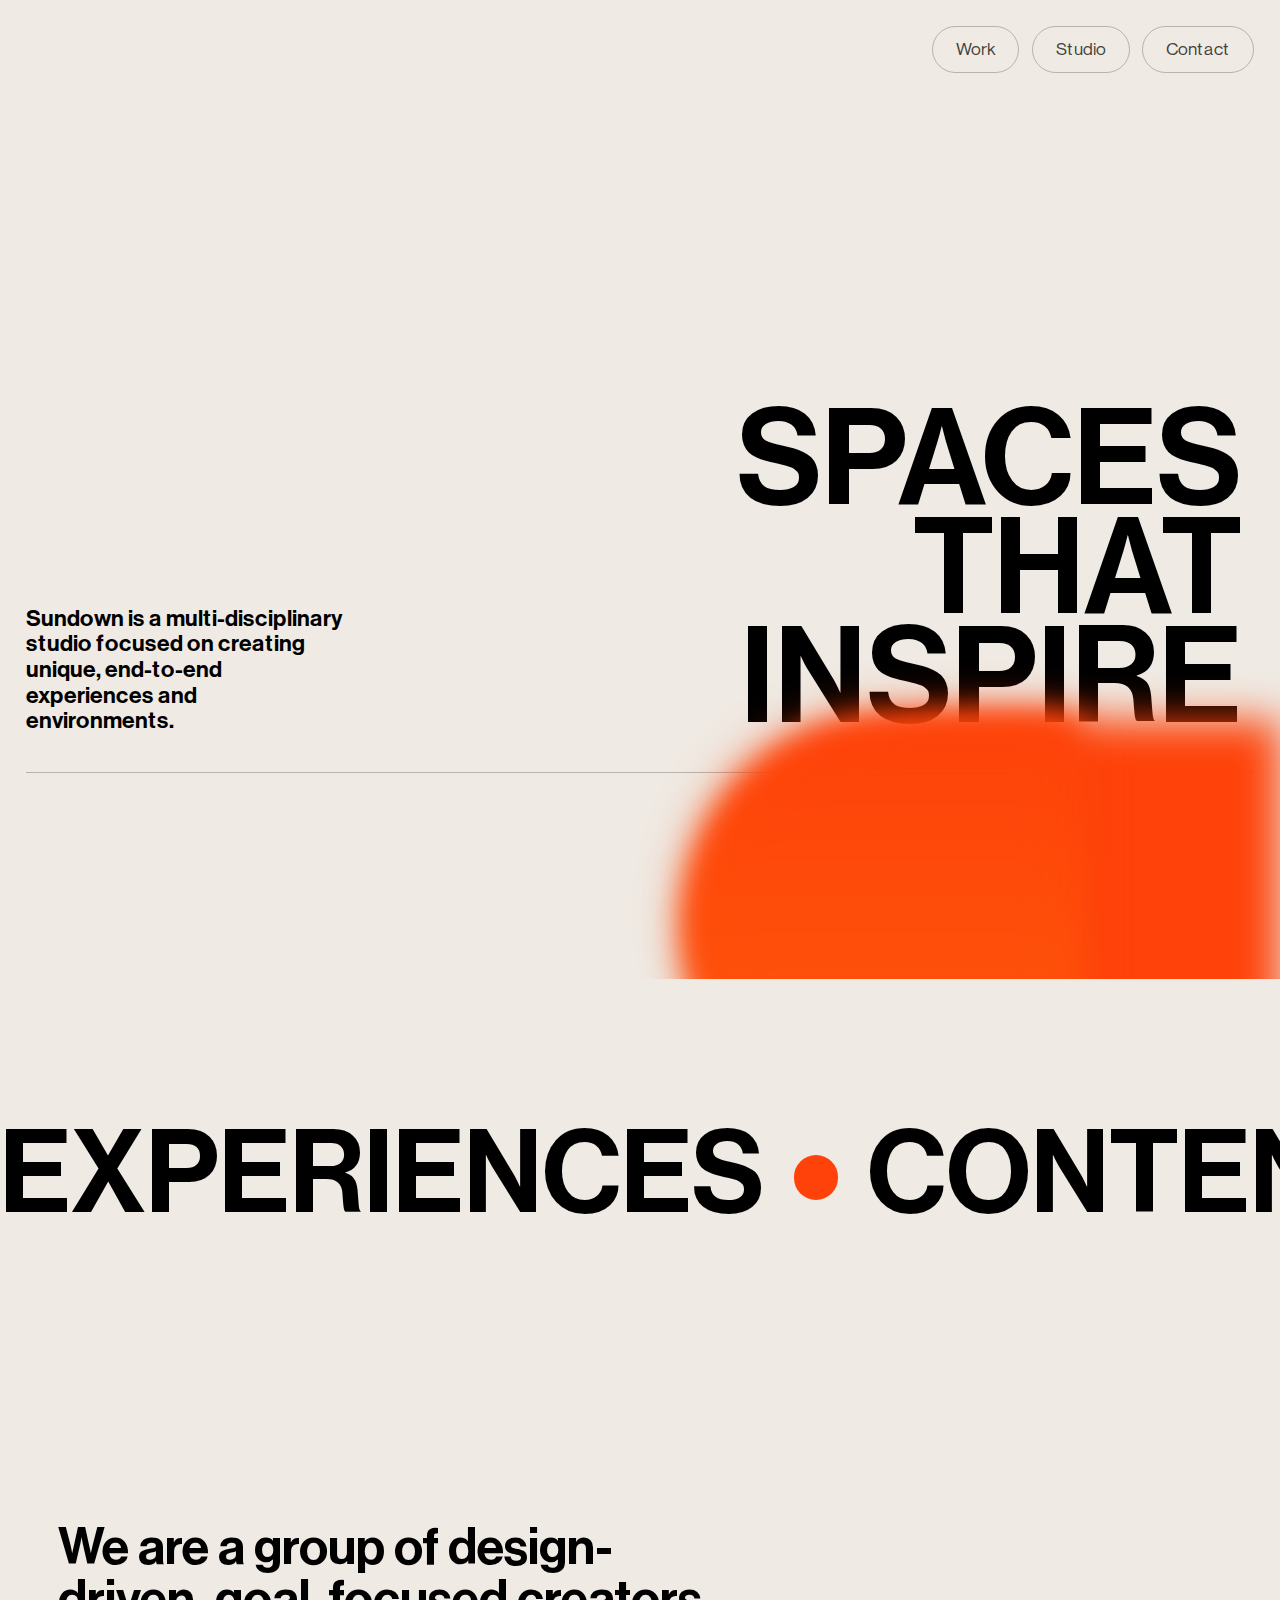
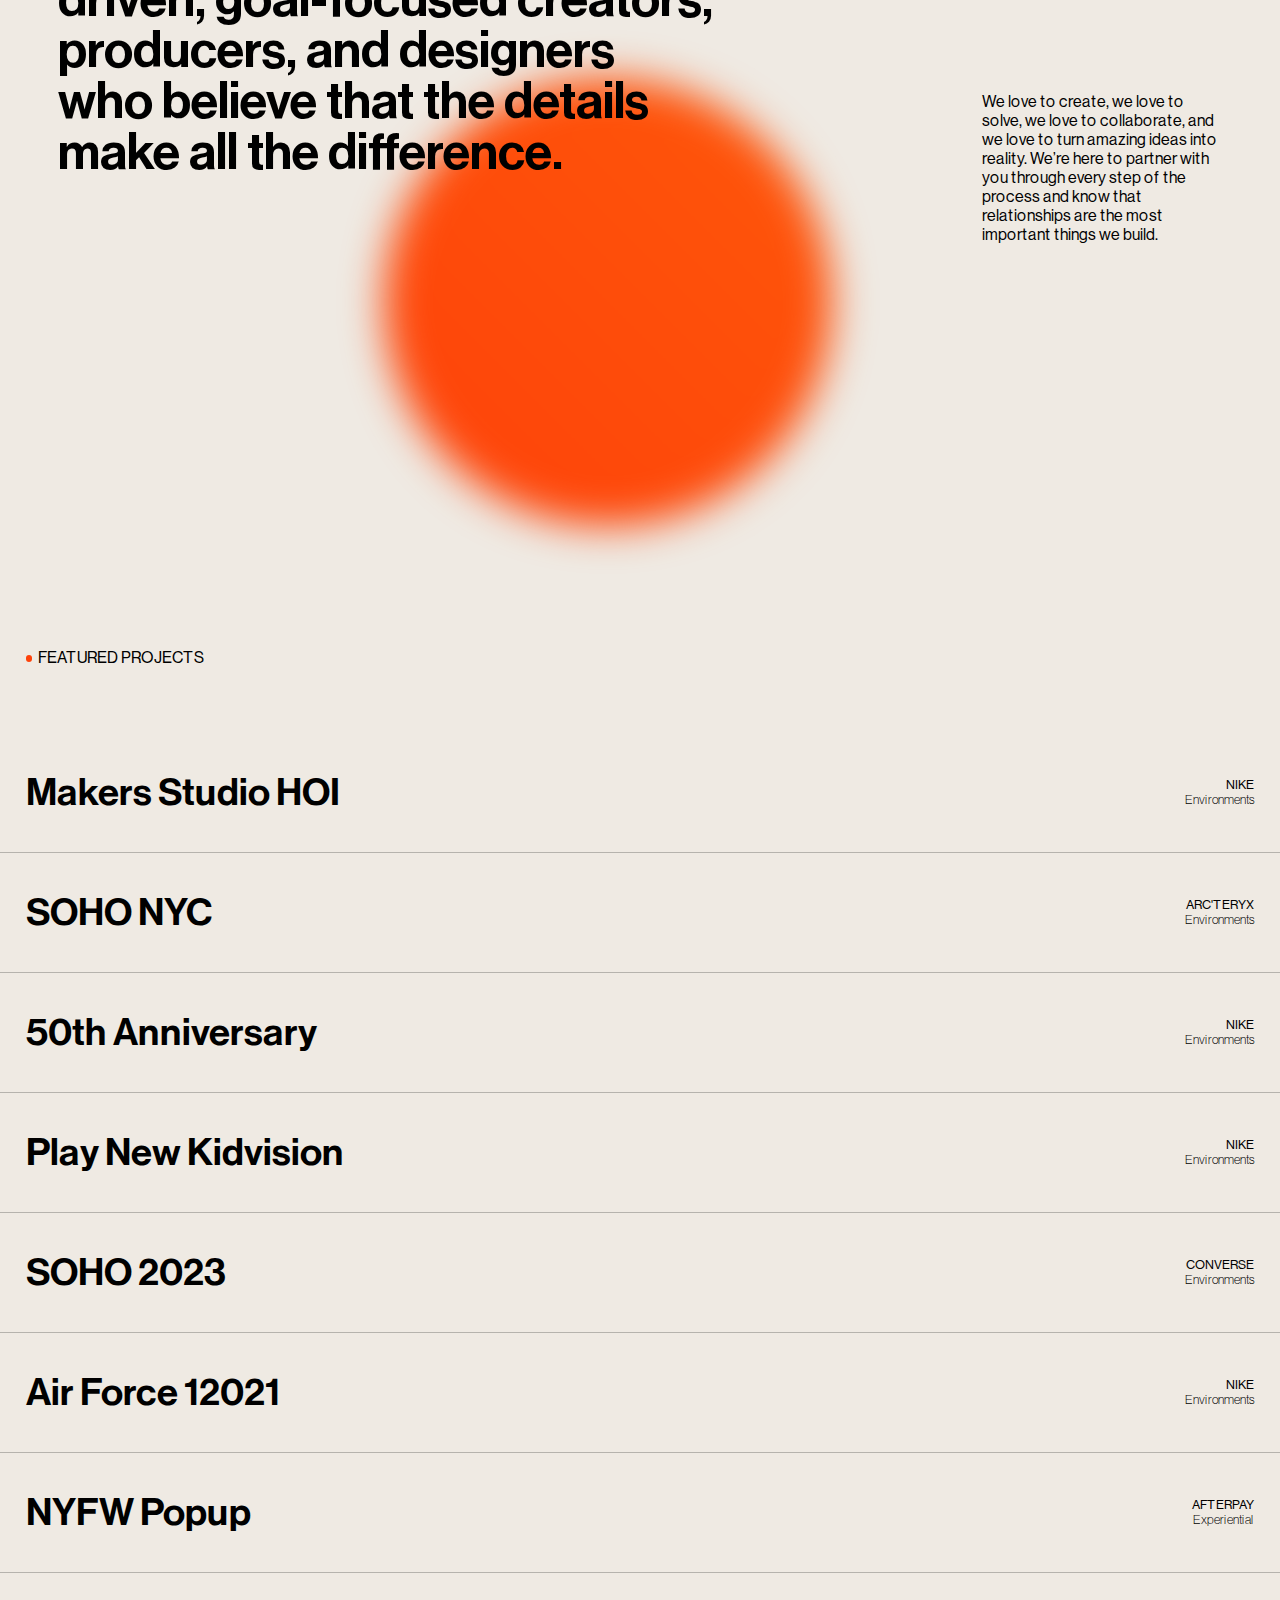
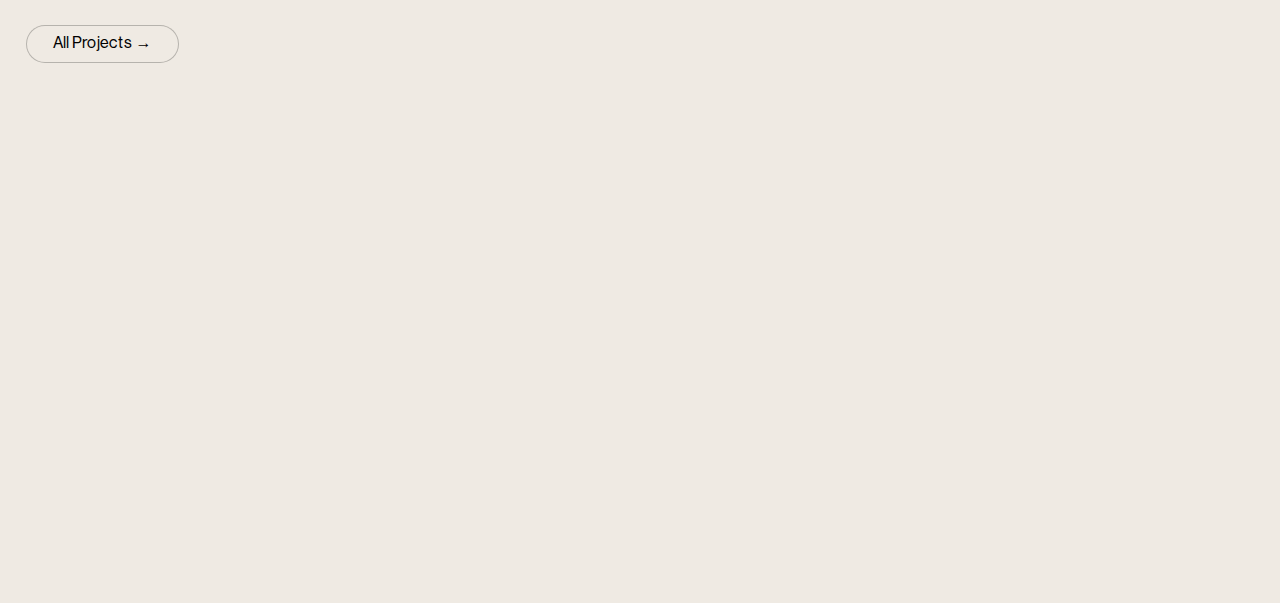
==== index.html @ 04e41a19 "Add files via upload" ====
<!DOCTYPE html>
<html lang="en">
<head>
    <meta charset="UTF-8">
    <meta name="viewport" content="width=device-width, initial-scale=1.0">
    <title>Sundown Studio</title>
    <link rel="stylesheet" href="https://cdn.jsdelivr.net/npm/locomotive-scroll@3.5.4/dist/locomotive-scroll.css">
    <link rel="shortcut icon" href="./images/android-chrome-512x512.png" type="image/x-icon">
    <link rel="stylesheet" href="style.css">
</head>
<body>
    <div class="image-container-img">
        <img src="" alt="">
    </div>
    <div class="image-container-video">
        <video autoplay loop muted src=""></video>
    </div>

    <div class="main">
        <div class="page1">
            <div class="nav">
                <img src="https://assets-global.website-files.com/64d3dd9edfb41666c35b15b7/64d3dd9edfb41666c35b15c2_Sundown%20logo.svg" alt="">
                <div class="nav-part2">
                    <h4><a href="#">Work</a></h4>
                    <h4><a href="#">Studio</a></h4>
                    <h4><a href="#">Contact</a></h4>
                </div>
            </div>
            <div class="center">
                <div class="left">
                    <h3>Sundown is a multi-disciplinary studio focused on creating unique, end-to-end experiences and environments.</h3>
                </div>
                <div class="right">
                    <h1>SPACES <br>
                        THAT <br>
                        INSPIRE</h1>
                </div>
            </div>
            <div class="hero-shape">
                <div class="hero-1"></div>
                <div class="hero-2"></div>
                <div class="hero-3"></div>
            </div>
            <video autoplay loop muted src="./videos/01video.mp4"></video>
        </div>
        <div class="page2">
            <div class="moving-text">
                <div class="con">
                    <h1>EXPERIENCES</h1>
                    <div class="circle-shape"></div>
                    <h1>CONTENT</h1>
                    <div class="circle-shape"></div>
                    <h1>ENVIRONMENTS</h1>
                    <div class="circle-shape"></div>
                </div>
                <div class="con">
                    <h1>EXPERIENCES</h1>
                    <div class="circle-shape"></div>
                    <h1>CONTENT</h1>
                    <div class="circle-shape"></div>
                    <h1>ENVIRONMENTS</h1>
                    <div class="circle-shape"></div>
                </div>
                <div class="con">
                    <h1>EXPERIENCES</h1>
                    <div class="circle-shape"></div>
                    <h1>CONTENT</h1>
                    <div class="circle-shape"></div>
                    <h1>ENVIRONMENTS</h1>
                    <div class="circle-shape"></div>

                </div>
            </div>
            <div class="page2-bottom">
                <h1>We are a group of design- <br>driven, goal-focused creators, <br>producers, and designers <br>who believe that the details <br>make all the difference.</h1>
                <div class="img-div">
                    <img src="./images/image1.JPG" alt="">
                    <p>We love to create, we love to solve, we love to collaborate, and we love to turn amazing ideas into reality. We’re here to partner with you through every step of the process and know that relationships are the most important things we build.</p>
                </div>
            </div>
            <div class="back-circle">   
            </div>
        </div>
        <div class="page3">
            <div class="page3-heading">
                <div class="point-circle">
                </div>
                <p>FEATURED PROJECTS</p>
            </div>
            <div class="elem-container">
                <div class="elem" img="0">  
                    <!-- <img src="./images/01image.jpg" alt=""> -->
                    <div class="overlay"></div>
                    <h2>Makers Studio HOI</h2>
                    <div class="right-elem">
                        <h4>NIKE</h4>
                        <p>Environments</p>
                    </div>
                </div>
                <div class="elem" img="1">
                    <!-- <img src="./images/02image.jpg" alt=""> -->
                    <div class="overlay"></div>
                    <h2>SOHO NYC</h2>
                    <div class="right-elem">
                        <h4>ARC'TERYX</h4>
                        <p>Environments</p>
                    </div>
                </div>
                <div class="elem" img="2">
                    <!-- <img src="./images/03image.jpg" alt=""> -->
                    <div class="overlay"></div>
                    <h2>50th Anniversary</h2>
                    <div class="right-elem">
                        <h4>NIKE</h4>
                        <p>Environments</p>
                    </div>
                </div>
                <div class="elem" vid="0">
                    <!-- <video autoplay loop muted src="./images/04video-container.mp4"></video> -->
                    <div class="overlay"></div>
                    <h2>Play New Kidvision</h2>
                    <div class="right-elem">
                        <h4>NIKE</h4>
                        <p>Environments</p>
                    </div>
                </div>
                <div class="elem" vid="1">
                    <!-- <video autoplay loop muted src="./images/05video-container.mp4"></video> -->
                    <div class="overlay"></div>
                    <h2>SOHO 2023</h2>
                    <div class="right-elem">
                        <h4>CONVERSE</h4>
                        <p>Environments</p>
                    </div>
                </div>
                <div class="elem" img="3">
                    <!-- <img src="./images/06image.jpg" alt=""> -->
                    <div class="overlay"></div>
                    <h2>Air Force 12021</h2>
                    <div class="right-elem">
                        <h4>NIKE</h4>
                        <p>Environments</p>
                    </div>
                </div>
                <div class="elem" vid="2">
                    <!-- <video src="./images/07video-container.mp4"></video> -->
                    <div class="overlay"></div>
                    <h2>NYFW Popup</h2>
                    <div class="right-elem">
                        <h4>AFTERPAY</h4>
                        <p>Experiential</p>
                    </div>
                </div>
            </div> 
            <button><p>All Projects &#8594;</p></button>           
        </div>
        <div class="page4">

        </div>
    </div>


    <script src="https://cdn.jsdelivr.net/npm/locomotive-scroll@3.5.4/dist/locomotive-scroll.js"></script>
    <script src="https://cdnjs.cloudflare.com/ajax/libs/gsap/3.12.5/gsap.min.js" integrity="sha512-7eHRwcbYkK4d9g/6tD/mhkf++eoTHwpNM9woBxtPUBWm67zeAfFC+HrdoE2GanKeocly/VxeLvIqwvCdk7qScg==" crossorigin="anonymous" referrerpolicy="no-referrer"></script>
    <script src="script.js"></script>
</body>
</html>
---- style.css ----
@font-face {
    font-family: neu;
    src: url(./NeueHaasDisplayMediu.ttf);
}
@font-face {
    font-family: neu;
    font-weight: 100;
    src: url(./NeueHaasDisplayThin.ttf);
}
@font-face {
    font-family: neu;
    font-weight: 200;
    src: url(./NeueHaasDisplayRoman.ttf);
}
*{
    margin:0;
    padding: 0;
    box-sizing: border-box;
    font-family: neu;
    /* max-width: 100%; */
}

html, body{
    height: 100%;
    width: 100%;
}
.main{
    position: relative;
    background-color: black;

}
.page1{
    min-height: 100vh;
    width: 100%;
    background-color: #EFEAE3;
    position: relative;
    padding: 0 2vw;
}

/* navbar */

.nav{
    padding: 2vw 0;
    width: 100%;
    display: flex;
    align-items: center;
    justify-content: space-between;
}
.nav-part2{
    display: flex;
    align-items: center;
    gap: 1vw;
}
.nav-part2 h4{
    padding: 12px 23px;
    border: 1px solid #0000003c;
    border-radius: 50px;
    font-weight: 200;
    color: #000000bb;
    transition: all ease 0.3s;
    position: relative;
    font-size: 1.1rem;
    overflow: hidden;
}
.nav-part2 h4::after{
    content: "";
    position: absolute;
    height: 100%;
    width: 100%;
    background-color: black;
    left: 0;
    bottom: -100%;
    border-radius: 100%;
    transition: all ease 0.3s;
}
.nav-part2 h4:hover::after{
    bottom: 0;
    border-radius: 0;
}
.nav-part2 h4 a{
    color: #000000bb;
    text-decoration: none;
    z-index: 9;
    position: relative; 
}
.nav-part2 h4:hover a{
    color: white;
}

/* hero-section */
.center{
    height: 75vh;
    width: 100%;
    /* background-color: orange; */
    display: flex;
    align-items: flex-end;
    justify-content: space-between;
    border-bottom: 1px solid #0000003c;
    padding: 3vw 0;
}
.left h3{
    width: 25vw;
    font-size: 1.8vw;
    line-height: 2vw;
}
.center h1{
    font-size: 10.5vw;
    line-height: 8.5vw;
    text-align: right;
    padding-right: 1vw;
}

/* video-section */

.page1 video{
    width: 100%;
    /* background-color: red; */
    border-radius: 25px;
    margin-top: 4vw;
    position: relative;
}

/* video backgound animation */
.hero-shape{
    width: 46vw;
    height: 36vw; 
    position: absolute;
    right: 0;
    top: 80vh;
}
.hero-1{
    height: 100%;
    width: 100%;
    background-color: #fe420a;
    border-top-left-radius: 50%;
    border-bottom-left-radius: 50%;
    filter: blur(20px);
    position: absolute;
}
.hero-2{
    height: 30vw;
    width: 30vw;
    background: linear-gradient(#fe420a, #fe570a);
    border-top-left-radius: 50%;
    border-bottom-left-radius: 50%;
    filter: blur(15px);
    position: absolute;
    animation-name: anime2;
    animation-duration: 5s;
    animation-timing-function: linear;
    animation-direction: alternate;
    animation-iteration-count: infinite;
}
.hero-3{
    height: 30vw;
    width: 30vw;
    background: linear-gradient(#fe420a, #fe570a);
    border-top-left-radius: 50%;
    border-bottom-left-radius: 50%;
    filter: blur(25px);
    position: absolute;
    animation-name: anime1;
    animation-duration: 5s;
    animation-timing-function: linear;
    animation-direction: alternate;
    animation-iteration-count: infinite;
}
@keyframes anime1 {
    from{
        transform: translate(55%, -3%);
    }
    to{
        transform: translate(0%, 10%);
    }
}
@keyframes anime2 {
    from{
        transform: translate(5%, -5%);
    }
    to{
        transform: translate(-20%, 30%);
    }
}

/* after video */
.page2{
    min-height: 100vh;
    width: 100%;
    padding: 10vw 0;
    background-color: #EFEAE3;
    position: relative;
}

/* Animation-->scrolling text */
.moving-text{
    overflow-x: scroll;
    white-space: nowrap;
}
.moving-text::-webkit-scrollbar{
    display: none;
}
.con{
    white-space: nowrap;
    display: inline-block; 
    animation-name: move;
    animation-duration: 10s;
    animation-timing-function: linear;
    animation-iteration-count: infinite;
}
.moving-text h1{
    font-size: 9vw;
    display: inline-block;
}
.circle-shape{
    height: 3.5vw;
    width: 3.5vw;
    border-radius: 50%;
    background-color: #fe420a;
    display: inline-block;
    margin: 1vw 2vw;
}

@keyframes move{
    from{
        transform: translateX(0);
    }
    to{
        transform: translateX(-100%);
    }
}

/* after animated text */
.page2-bottom{
    height: 90vh;
    width: 100%;
    /* background-color: #EFEAE3; */
    padding: 4.5vw;
    display: flex;
    align-items: center;
    justify-content: space-between;
    position: relative;
    z-index: 9;
}
.page2-bottom h1{
    font-size: 4vw;
    width: 60%;
    line-height: 4vw;
}
.img-div{
    width: 21%;
    /* background-color: aqua; */
    margin-top: 15vw;
}
.img-div img{
    width: 100%;
    border-radius: 10px;
}
.img-div p{
    font-weight: 200;
    text-align: left;
    margin-left: 0.3vw;
    margin-top: 2vw;
}

/* back-circle animation */
.page2 .back-circle{
    height: 35vw;
    width: 35vw;
    position: absolute;
    border-radius: 50%;
    background: linear-gradient(to top right, #fe420a, #fe570a);
    top: 58%;
    left: 30%;
    filter: blur(20px);
    animation-name: back-circle;
    animation-duration: 6s;
    animation-timing-function: ease-in-out;
    animation-iteration-count: infinite;
    animation-direction: alternate;
}
@keyframes back-circle {
    from{
        transform: translate(10%, -10%) skew(0);
    }
    to{
        transform: translate(-10%, 10%) skew(-5deg);
    }
}
.page3{
    min-height: 100vh;
    width: 100%;
    background-color: #EFEAE3;
    /* position: relative; */
}
.page3-heading{
    height: 150px;
    width: 100%;
    display: flex;
    align-items: center;
    padding: 0 2vw;
}
.point-circle{
    height: 0.5vw;
    width: 0.5vw;
    border-radius: 50%;
    background-color: #fe420a;
    margin-right: 0.5vw;
}
.page3-heading{
    font-weight: 200;
}

/* image appearing on hover */
.elem{
    height: 120px;
    width: 100%;
    padding: 0 2vw;
    border-bottom: 1px solid #0000003c;
    overflow: hidden;
    position: relative;
    display: flex;
    align-items: center;
    justify-content: space-between;

}
.elem h2{
    font-size: 3vw;
    /* position: relative; */
    z-index: 9;
}
.right-elem h4{
    font-size: 1vw;
    font-weight: 200;
    text-align: right;
    /* position: relative; */
    z-index: 9;
}
.right-elem p{
    font-size: 1vw;
    font-weight: 100;
    text-align: right;
    /* position: relative; */
    z-index: 9;
}
.elem .overlay{
    height: 100%;
    width: 100%;
    position: absolute;
    background-color: rgb(255, 159, 56);
    left: 0;
    top: -100%;
    transition: all ease 0.2s;
}
.elem:hover .overlay{
    top: 0;
}

.image-container-img{
    height: 30vw;
    width: 25vw;
    border-radius: 10px;
    z-index: 999;
    position: absolute;
    left: 50%;
    top: 20%;
    background-color: transparent;
    background-size: cover;
    display: none;
    pointer-events: none;
    /* opacity: 0; */
}
.image-container-img img{
    height: 100%;
    width: 100%;
    object-fit: cover;
    border-radius: 10px;
    display: none;
    pointer-events: none;
}
.image-container-video{
    height: 30vw;
    width: 25vw;
    border-radius: 10px;
    z-index: 999;
    position: absolute;
    left: 50%;
    top: 20%;
    background-color: transparent;
    background-size: cover;
    display: none;
    pointer-events: none;
    /* opacity: 0; */
}
.image-container-video video{
    height: 100%;
    width: 100%;
    object-fit: cover;
    border-radius: 10px;
    display: none;
    /* opacity: 0; */
}

.page3 button{
    height: 3vw;
    width: 12vw;
    padding: 1vw;
    margin-left: 2vw;
    margin-top: 4vw;
    font-size: 1rem;
    font-weight: 200;
    border-radius: 50px;
    background-color: #EFEAE3;
    position: relative;
    overflow: hidden;
    border: 1px solid #0000003c;
    display: flex;
    align-items: center;
    justify-content: center;

}
.page3 button::after{
    content: "";
    position: absolute;
    height: 100%;
    width: 100%;
    background-color: black;
    font-size: 1rem;
    font-weight: 200;
    left: 0;
    bottom: -101%;
    border-radius: 100%;
    transition: all ease 0.3s;
}
.page3 button p{
    z-index: 9;
}
.page3 button:hover::after{
    bottom: 0;
    border-radius: 0;
}
.page3 button:hover p{
    color: white;   
}



.page4{
    min-height: 60vh;
    width: 100%;
    background-color: #EFEAE3;

}
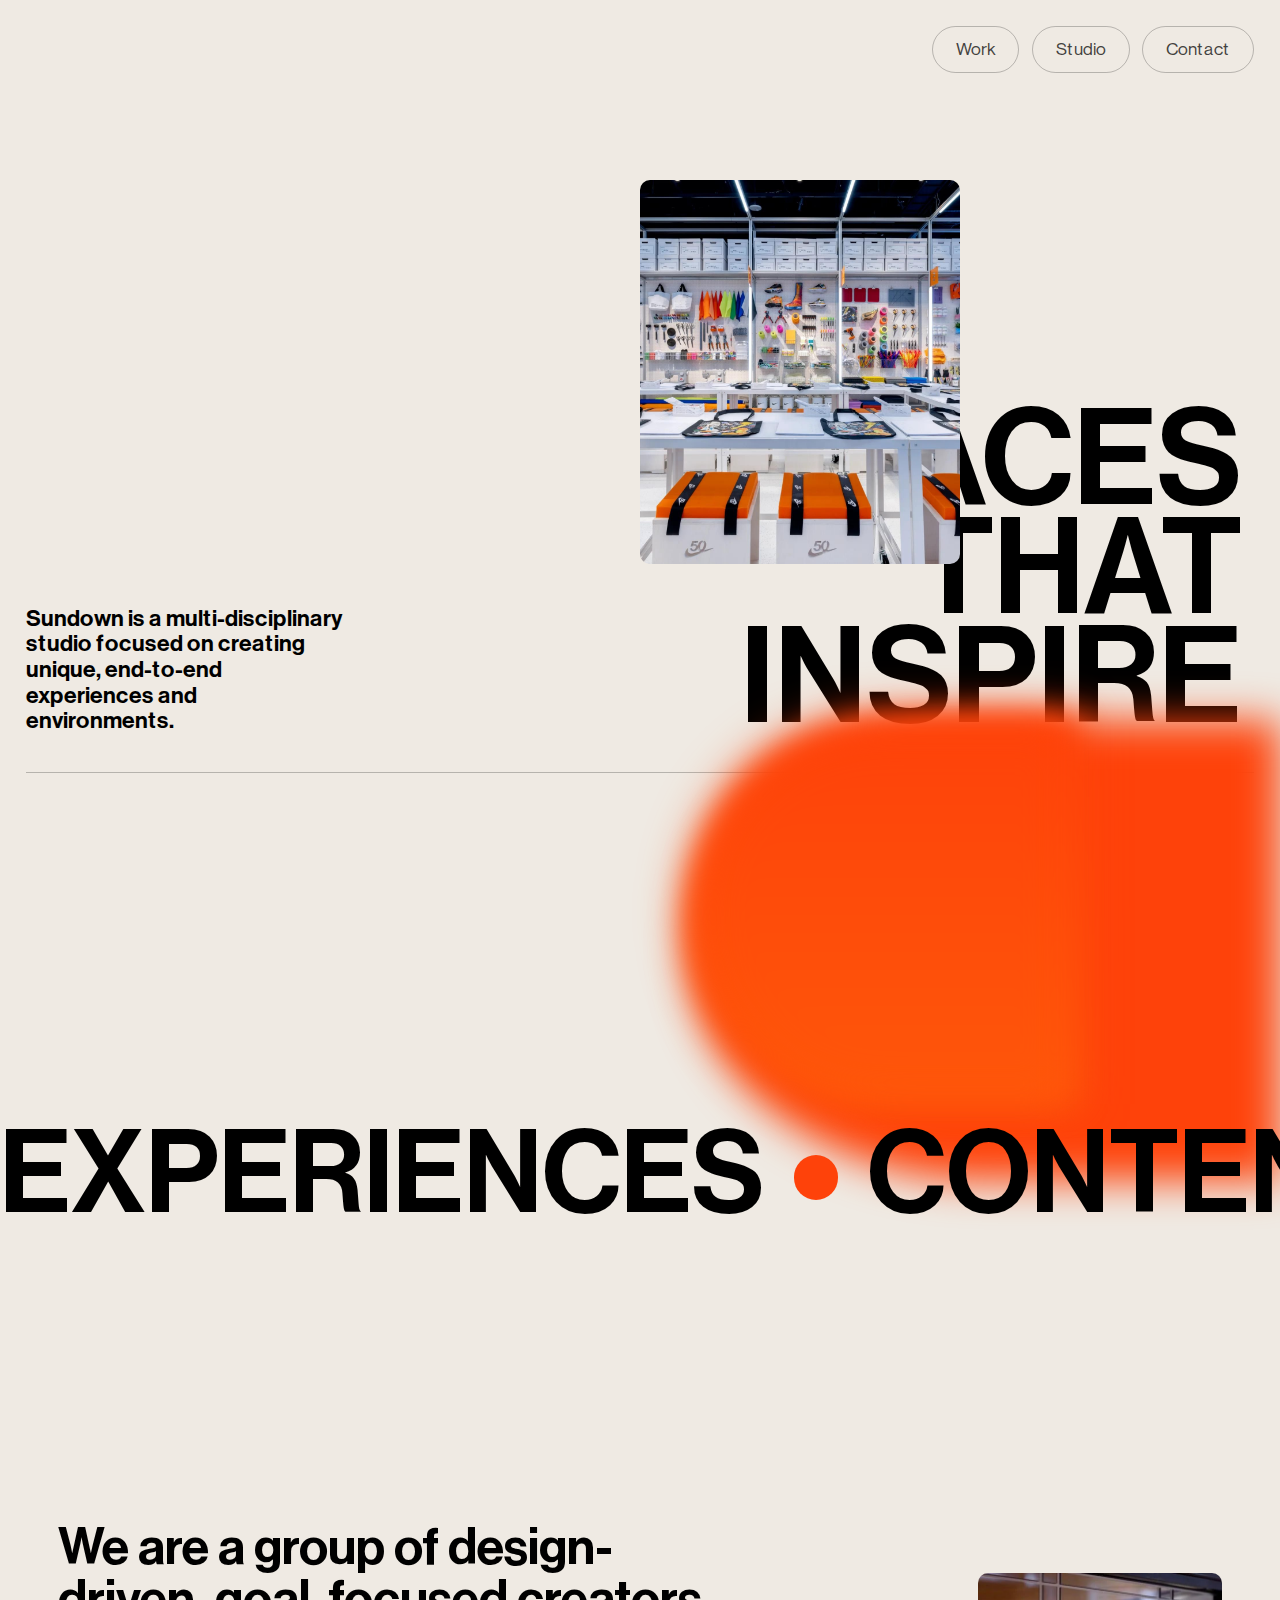
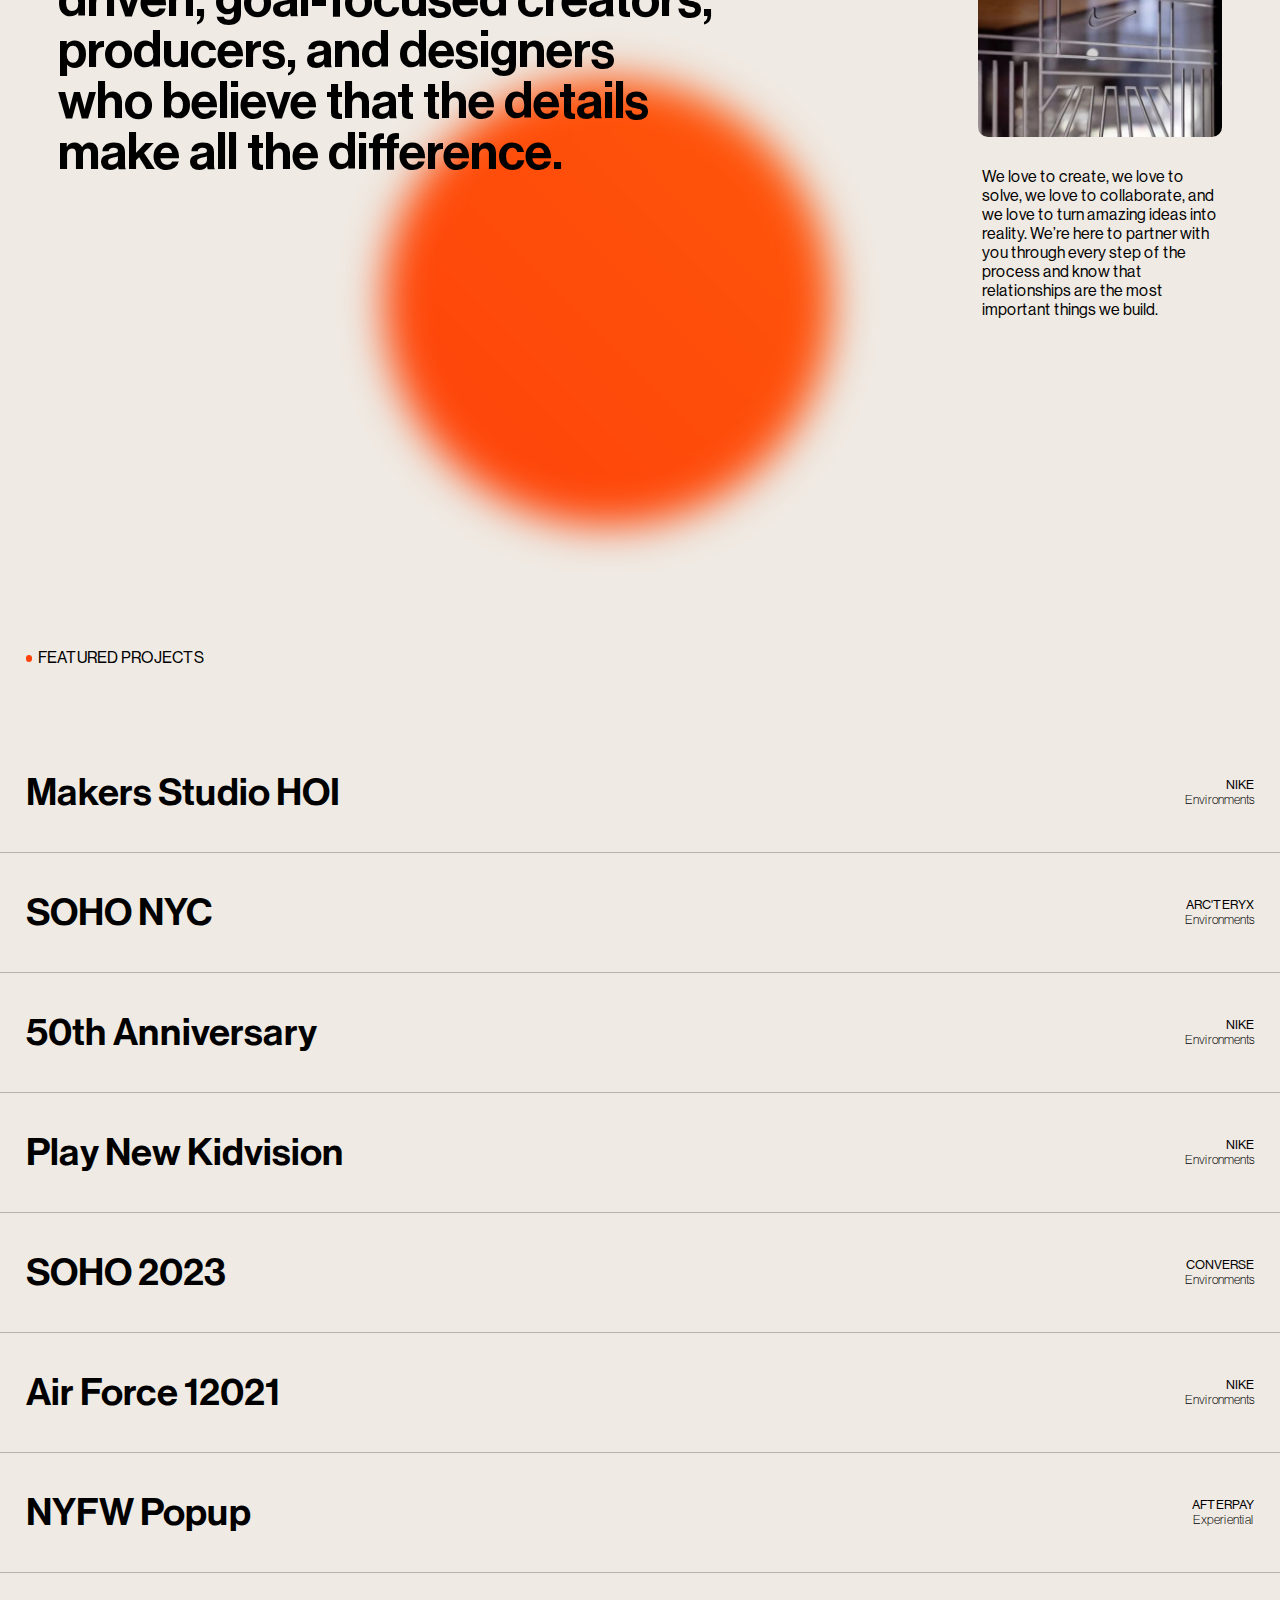
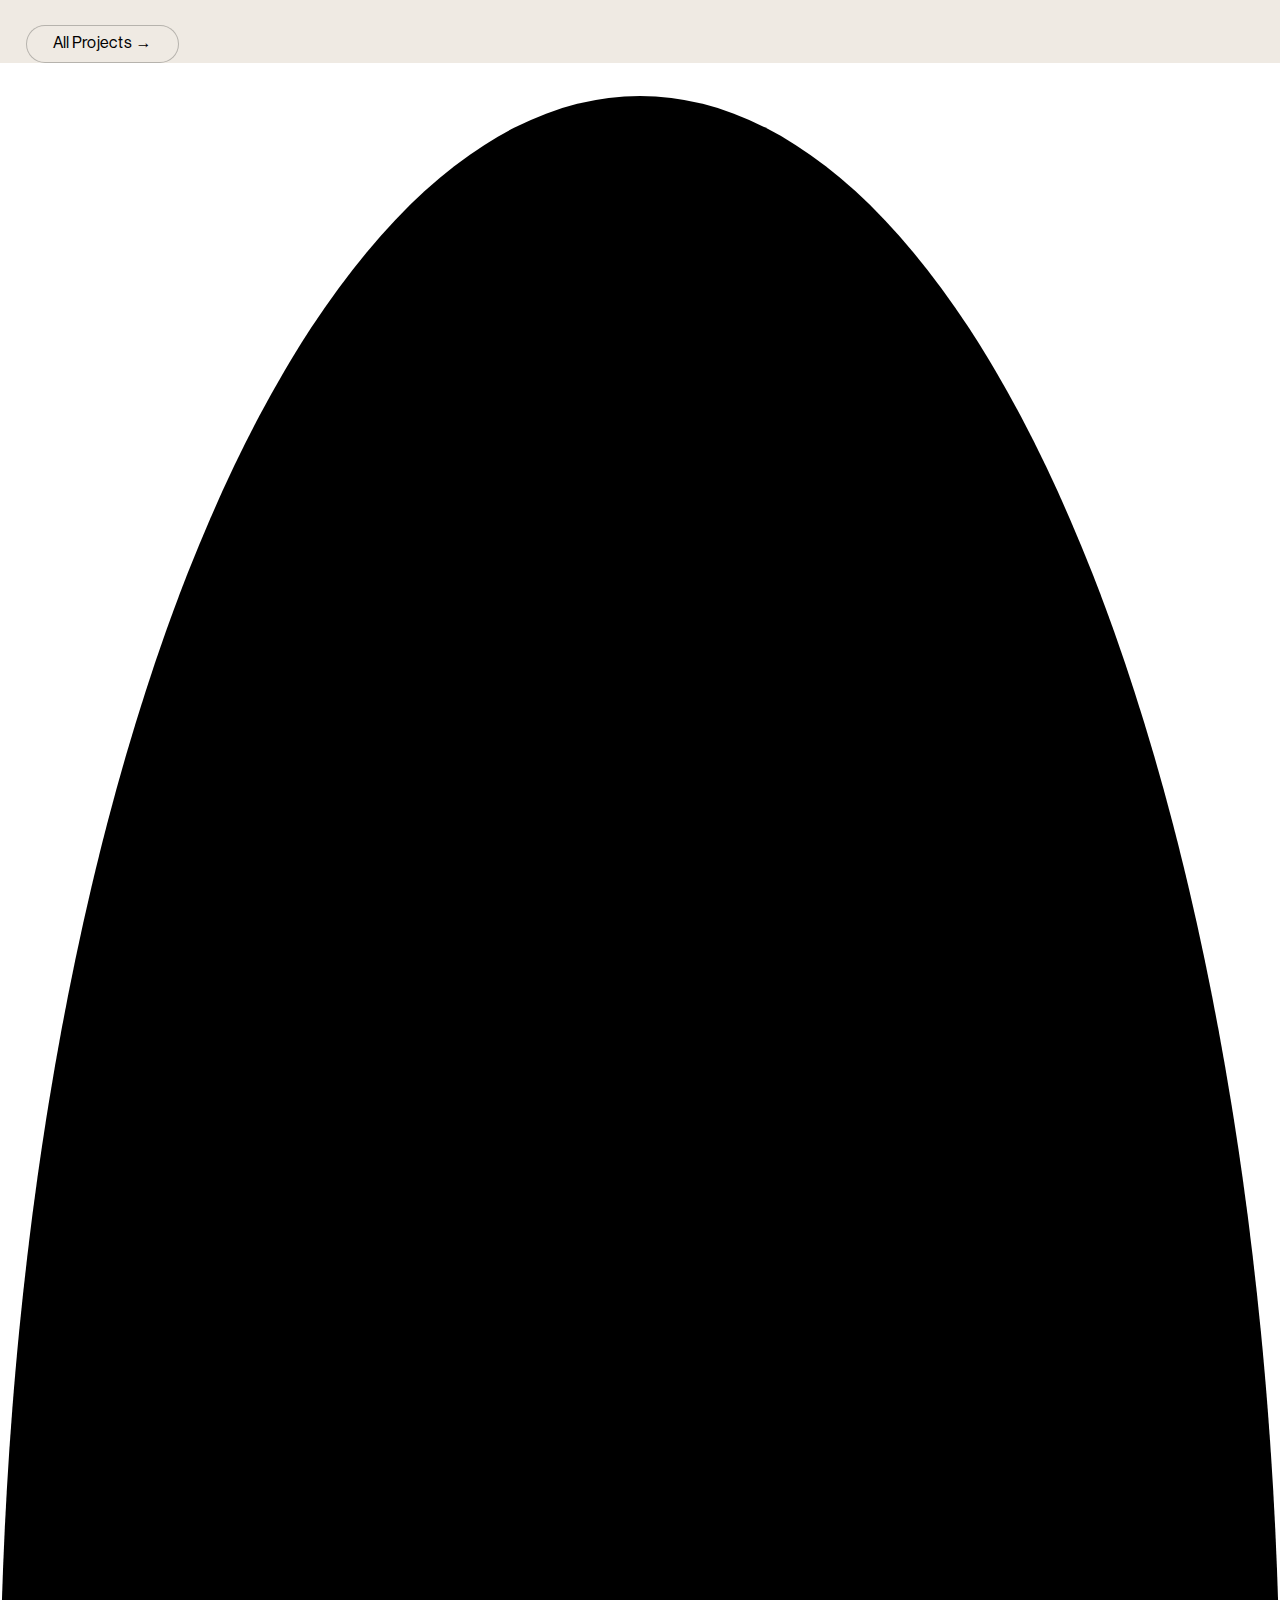
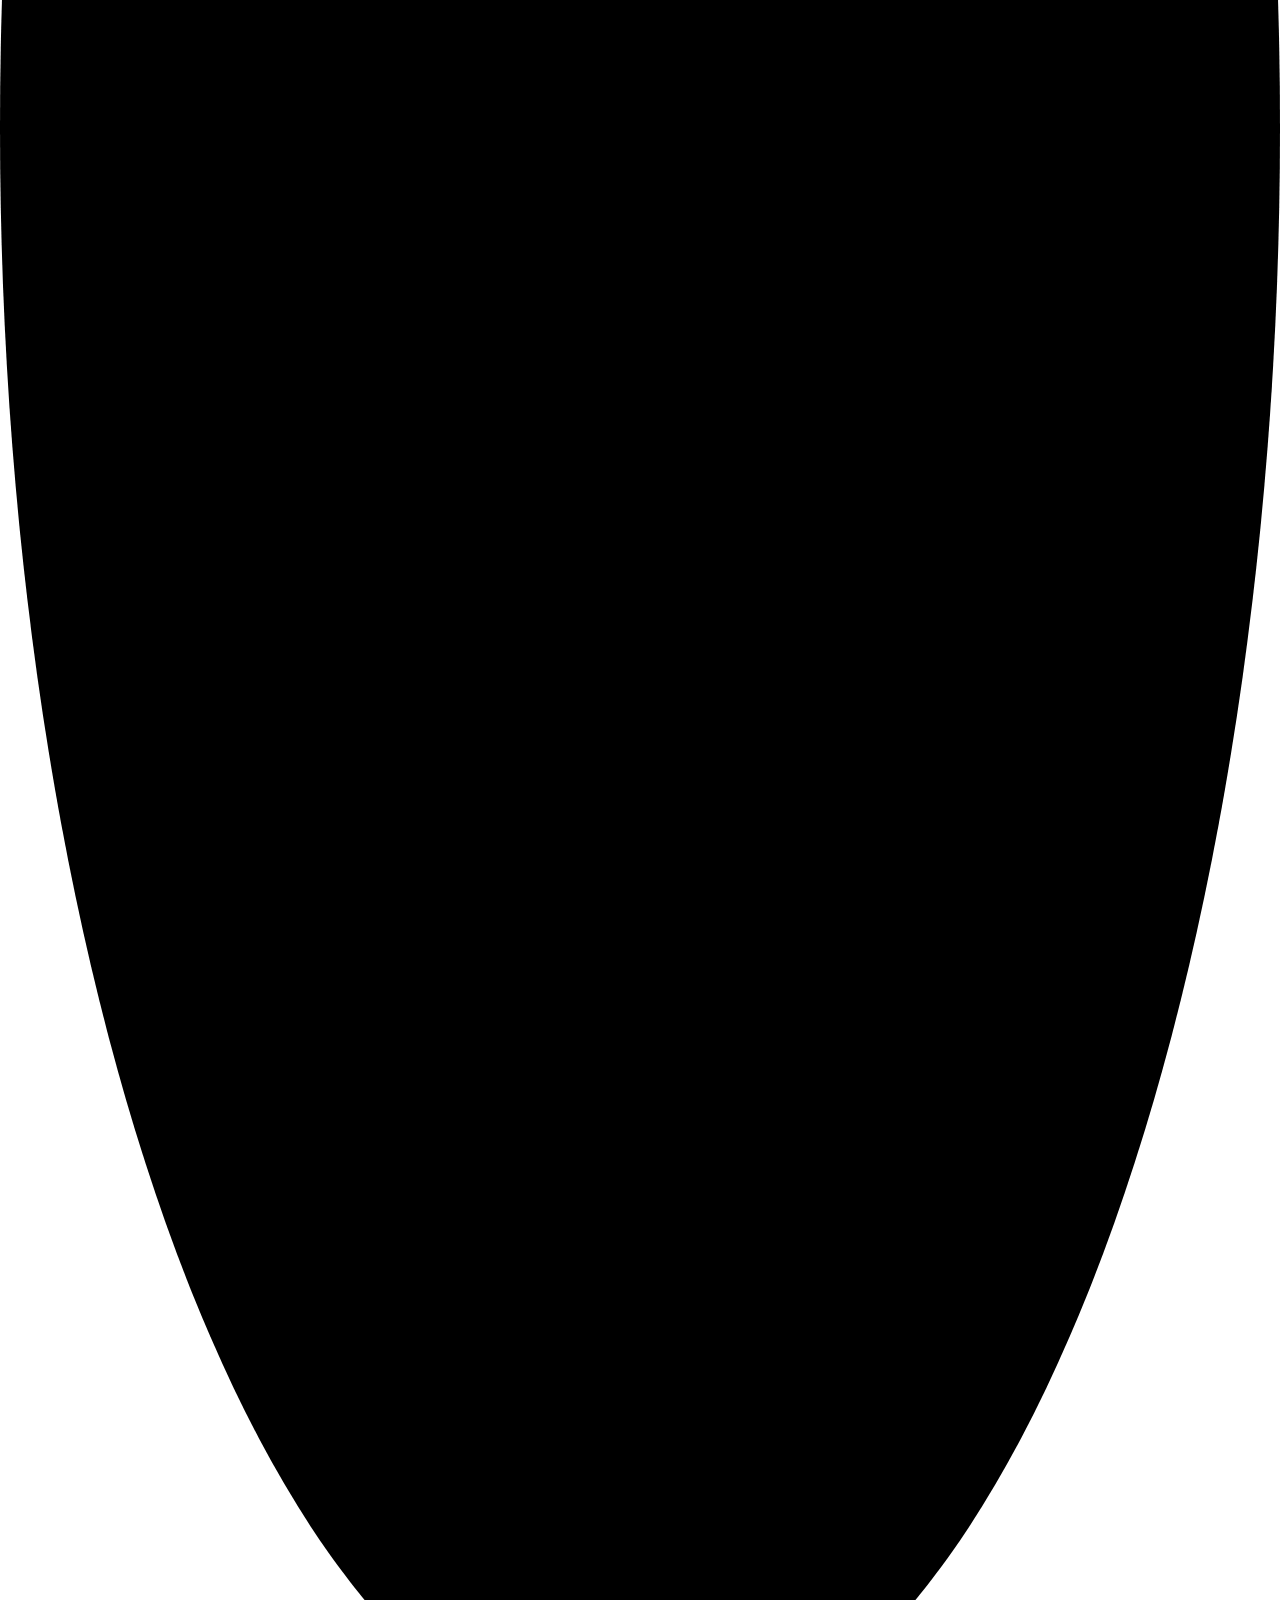
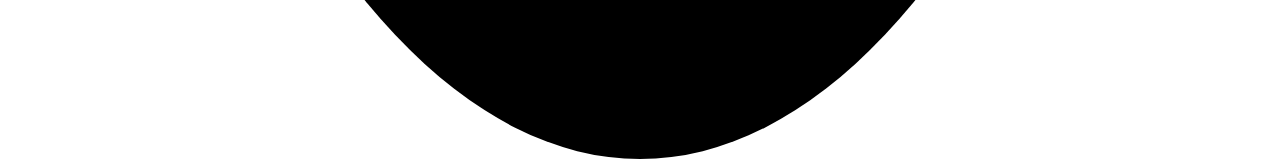
==== commit 5c054e81: "Add files via upload" ====
--- a/index.html
+++ b/index.html
@@ -10,152 +10,170 @@
 </head>
 <body>
     <div class="image-container-img">
-        <img src="" alt="">
+        <img src="./images/01image.jpg" alt="">
     </div>
     <div class="image-container-video">
         <video autoplay loop muted src=""></video>
     </div>
-
     <div class="main">
-        <div class="page1">
-            <div class="nav">
-                <img src="https://assets-global.website-files.com/64d3dd9edfb41666c35b15b7/64d3dd9edfb41666c35b15c2_Sundown%20logo.svg" alt="">
-                <div class="nav-part2">
-                    <h4><a href="#">Work</a></h4>
-                    <h4><a href="#">Studio</a></h4>
-                    <h4><a href="#">Contact</a></h4>
+    
+        <div class="pages">
+            <div class="page1">
+                <div class="nav">
+                    <img src="https://assets-global.website-files.com/64d3dd9edfb41666c35b15b7/64d3dd9edfb41666c35b15c2_Sundown%20logo.svg" alt="">
+                    <div class="nav-part2">
+                        <h4><a href="#">Work</a></h4>
+                        <h4><a href="#">Studio</a></h4>
+                        <h4><a href="#">Contact</a></h4>
+                    </div>
+                </div>
+                <div class="center">
+                    <div class="left">
+                        <h3>Sundown is a multi-disciplinary studio focused on creating unique, end-to-end experiences and environments.</h3>
+                    </div>
+                    <div class="right">
+                        <h1>SPACES <br>
+                            THAT <br>
+                            INSPIRE</h1>
+                    </div>
+                </div>
+                <div class="hero-shape">
+                    <div class="hero-1"></div>
+                    <div class="hero-2"></div>
+                    <div class="hero-3"></div>
+                </div>
+                <video autoplay loop muted src="./videos/01video.mp4"></video>
+            </div>
+            <div class="page2">
+                <div class="moving-text">
+                    <div class="con">
+                        <h1>EXPERIENCES</h1>
+                        <div class="circle-shape"></div>
+                        <h1>CONTENT</h1>
+                        <div class="circle-shape"></div>
+                        <h1>ENVIRONMENTS</h1>
+                        <div class="circle-shape"></div>
+                    </div>
+                    <div class="con">
+                        <h1>EXPERIENCES</h1>
+                        <div class="circle-shape"></div>
+                        <h1>CONTENT</h1>
+                        <div class="circle-shape"></div>
+                        <h1>ENVIRONMENTS</h1>
+                        <div class="circle-shape"></div>
+                    </div>
+                    <div class="con">
+                        <h1>EXPERIENCES</h1>
+                        <div class="circle-shape"></div>
+                        <h1>CONTENT</h1>
+                        <div class="circle-shape"></div>
+                        <h1>ENVIRONMENTS</h1>
+                        <div class="circle-shape"></div>
+    
+                    </div>
+                </div>
+                <div class="page2-bottom">
+                    <h1>We are a group of design- <br>driven, goal-focused creators, <br>producers, and designers <br>who believe that the details <br>make all the difference.</h1>
+                    <div class="img-div">
+                        <img src="./images/image1.JPG" alt="">
+                        <p>We love to create, we love to solve, we love to collaborate, and we love to turn amazing ideas into reality. We’re here to partner with you through every step of the process and know that relationships are the most important things we build.</p>
+                    </div>
+                </div>
+                <div class="back-circle">   
                 </div>
             </div>
-            <div class="center">
-                <div class="left">
-                    <h3>Sundown is a multi-disciplinary studio focused on creating unique, end-to-end experiences and environments.</h3>
+            <div class="page3">
+                <div class="page3-heading">
+                    <div class="point-circle">
+                    </div>
+                    <p>FEATURED PROJECTS</p>
                 </div>
-                <div class="right">
-                    <h1>SPACES <br>
-                        THAT <br>
-                        INSPIRE</h1>
-                </div>
+                <div class="elem-container">
+                    <div class="elem" img="0">  
+                        <!-- <img src="./images/01image.jpg" alt=""> -->
+                        <div class="overlay"></div>
+                        <h2>Makers Studio HOI</h2>
+                        <div class="right-elem">
+                            <h4>NIKE</h4>
+                            <p>Environments</p>
+                        </div>
+                    </div>
+                    <div class="elem" img="1">
+                        <!-- <img src="./images/02image.jpg" alt=""> -->
+                        <div class="overlay"></div>
+                        <h2>SOHO NYC</h2>
+                        <div class="right-elem">
+                            <h4>ARC'TERYX</h4>
+                            <p>Environments</p>
+                        </div>
+                    </div>
+                    <div class="elem" img="2">
+                        <!-- <img src="./images/03image.jpg" alt=""> -->
+                        <div class="overlay"></div>
+                        <h2>50th Anniversary</h2>
+                        <div class="right-elem">
+                            <h4>NIKE</h4>
+                            <p>Environments</p>
+                        </div>
+                    </div>
+                    <div class="elem" vid="0">
+                        <!-- <video autoplay loop muted src="./images/04video-container.mp4"></video> -->
+                        <div class="overlay"></div>
+                        <h2>Play New Kidvision</h2>
+                        <div class="right-elem">
+                            <h4>NIKE</h4>
+                            <p>Environments</p>
+                        </div>
+                    </div>
+                    <div class="elem" vid="1">
+                        <!-- <video autoplay loop muted src="./images/05video-container.mp4"></video> -->
+                        <div class="overlay"></div>
+                        <h2>SOHO 2023</h2>
+                        <div class="right-elem">
+                            <h4>CONVERSE</h4>
+                            <p>Environments</p>
+                        </div>
+                    </div>
+                    <div class="elem" img="3">
+                        <!-- <img src="./images/06image.jpg" alt=""> -->
+                        <div class="overlay"></div>
+                        <h2>Air Force 12021</h2>
+                        <div class="right-elem">
+                            <h4>NIKE</h4>
+                            <p>Environments</p>
+                        </div>
+                    </div>
+                    <div class="elem" vid="2">
+                        <!-- <video src="./images/07video-container.mp4"></video> -->
+                        <div class="overlay"></div>
+                        <h2>NYFW Popup</h2>
+                        <div class="right-elem">
+                            <h4>AFTERPAY</h4>
+                            <p>Experiential</p>
+                        </div>
+                    </div>
+                </div> 
+                <button><p>All Projects &#8594;</p></button>           
             </div>
-            <div class="hero-shape">
-                <div class="hero-1"></div>
-                <div class="hero-2"></div>
-                <div class="hero-3"></div>
-            </div>
-            <video autoplay loop muted src="./videos/01video.mp4"></video>
-        </div>
-        <div class="page2">
-            <div class="moving-text">
-                <div class="con">
-                    <h1>EXPERIENCES</h1>
-                    <div class="circle-shape"></div>
-                    <h1>CONTENT</h1>
-                    <div class="circle-shape"></div>
-                    <h1>ENVIRONMENTS</h1>
-                    <div class="circle-shape"></div>
-                </div>
-                <div class="con">
-                    <h1>EXPERIENCES</h1>
-                    <div class="circle-shape"></div>
-                    <h1>CONTENT</h1>
-                    <div class="circle-shape"></div>
-                    <h1>ENVIRONMENTS</h1>
-                    <div class="circle-shape"></div>
-                </div>
-                <div class="con">
-                    <h1>EXPERIENCES</h1>
-                    <div class="circle-shape"></div>
-                    <h1>CONTENT</h1>
-                    <div class="circle-shape"></div>
-                    <h1>ENVIRONMENTS</h1>
-                    <div class="circle-shape"></div>
-
-                </div>
-            </div>
-            <div class="page2-bottom">
-                <h1>We are a group of design- <br>driven, goal-focused creators, <br>producers, and designers <br>who believe that the details <br>make all the difference.</h1>
-                <div class="img-div">
-                    <img src="./images/image1.JPG" alt="">
-                    <p>We love to create, we love to solve, we love to collaborate, and we love to turn amazing ideas into reality. We’re here to partner with you through every step of the process and know that relationships are the most important things we build.</p>
-                </div>
-            </div>
-            <div class="back-circle">   
-            </div>
-        </div>
-        <div class="page3">
-            <div class="page3-heading">
-                <div class="point-circle">
-                </div>
-                <p>FEATURED PROJECTS</p>
-            </div>
-            <div class="elem-container">
-                <div class="elem" img="0">  
-                    <!-- <img src="./images/01image.jpg" alt=""> -->
-                    <div class="overlay"></div>
-                    <h2>Makers Studio HOI</h2>
-                    <div class="right-elem">
-                        <h4>NIKE</h4>
-                        <p>Environments</p>
+            
+            <!-- <div class="page4">
+                <div class="black-box">
+                    <div class="left-black-box">
+                        <div class="top-left">
+                            <div class="line">
+        
+                            </div>
+                            <h1>Design</h1>
+                            <h1>Project</h1>
+                            <h1>Execution</h1>
+                        </div>
+                        <p>Lorem ipsum, dolor sit amet consectetur adipisicing elit. Voluptate iste quisquam cum similique nobis numquam dolor in quibusdam culpa, quod quasi, labore pariatur! Iure in nihil dolore dolorem obcaecati ipsum!</p>
+                    </div>
+                    <div class="right-black-box">
+                        <img src="./images/01image.jpg" alt="">
                     </div>
                 </div>
-                <div class="elem" img="1">
-                    <!-- <img src="./images/02image.jpg" alt=""> -->
-                    <div class="overlay"></div>
-                    <h2>SOHO NYC</h2>
-                    <div class="right-elem">
-                        <h4>ARC'TERYX</h4>
-                        <p>Environments</p>
-                    </div>
-                </div>
-                <div class="elem" img="2">
-                    <!-- <img src="./images/03image.jpg" alt=""> -->
-                    <div class="overlay"></div>
-                    <h2>50th Anniversary</h2>
-                    <div class="right-elem">
-                        <h4>NIKE</h4>
-                        <p>Environments</p>
-                    </div>
-                </div>
-                <div class="elem" vid="0">
-                    <!-- <video autoplay loop muted src="./images/04video-container.mp4"></video> -->
-                    <div class="overlay"></div>
-                    <h2>Play New Kidvision</h2>
-                    <div class="right-elem">
-                        <h4>NIKE</h4>
-                        <p>Environments</p>
-                    </div>
-                </div>
-                <div class="elem" vid="1">
-                    <!-- <video autoplay loop muted src="./images/05video-container.mp4"></video> -->
-                    <div class="overlay"></div>
-                    <h2>SOHO 2023</h2>
-                    <div class="right-elem">
-                        <h4>CONVERSE</h4>
-                        <p>Environments</p>
-                    </div>
-                </div>
-                <div class="elem" img="3">
-                    <!-- <img src="./images/06image.jpg" alt=""> -->
-                    <div class="overlay"></div>
-                    <h2>Air Force 12021</h2>
-                    <div class="right-elem">
-                        <h4>NIKE</h4>
-                        <p>Environments</p>
-                    </div>
-                </div>
-                <div class="elem" vid="2">
-                    <!-- <video src="./images/07video-container.mp4"></video> -->
-                    <div class="overlay"></div>
-                    <h2>NYFW Popup</h2>
-                    <div class="right-elem">
-                        <h4>AFTERPAY</h4>
-                        <p>Experiential</p>
-                    </div>
-                </div>
-            </div> 
-            <button><p>All Projects &#8594;</p></button>           
-        </div>
-        <div class="page4">
-
+            </div> -->
         </div>
     </div>
 
--- a/style.css
+++ b/style.css
@@ -25,14 +25,16 @@
     width: 100%;
 }
 .main{
-    position: relative;
     background-color: black;
-
+}
+.pages{
+    position: relative;
+    background-color: #EFEAE3;
 }
 .page1{
     min-height: 100vh;
     width: 100%;
-    background-color: #EFEAE3;
+    background-color: transparent;
     position: relative;
     padding: 0 2vw;
 }
@@ -91,7 +93,6 @@
 .center{
     height: 75vh;
     width: 100%;
-    /* background-color: orange; */
     display: flex;
     align-items: flex-end;
     justify-content: space-between;
@@ -114,7 +115,6 @@
 
 .page1 video{
     width: 100%;
-    /* background-color: red; */
     border-radius: 25px;
     margin-top: 4vw;
     position: relative;
@@ -187,7 +187,7 @@
     min-height: 100vh;
     width: 100%;
     padding: 10vw 0;
-    background-color: #EFEAE3;
+    background-color: transparent;
     position: relative;
 }
 
@@ -233,7 +233,6 @@
 .page2-bottom{
     height: 90vh;
     width: 100%;
-    /* background-color: #EFEAE3; */
     padding: 4.5vw;
     display: flex;
     align-items: center;
@@ -248,7 +247,6 @@
 }
 .img-div{
     width: 21%;
-    /* background-color: aqua; */
     margin-top: 15vw;
 }
 .img-div img{
@@ -289,8 +287,7 @@
 .page3{
     min-height: 100vh;
     width: 100%;
-    background-color: #EFEAE3;
-    /* position: relative; */
+    background-color: transparent;
 }
 .page3-heading{
     height: 150px;
@@ -321,26 +318,25 @@
     display: flex;
     align-items: center;
     justify-content: space-between;
-
 }
 .elem h2{
     font-size: 3vw;
-    /* position: relative; */
+    z-index: 9;
+}
+.right-elem{
     z-index: 9;
 }
 .right-elem h4{
     font-size: 1vw;
     font-weight: 200;
+    color: black;
     text-align: right;
-    /* position: relative; */
-    z-index: 9;
 }
 .right-elem p{
     font-size: 1vw;
     font-weight: 100;
+    color: black;
     text-align: right;
-    /* position: relative; */
-    z-index: 9;
 }
 .elem .overlay{
     height: 100%;
@@ -356,6 +352,25 @@
 }
 
 .image-container-img{
+    height: 30vw;
+    width: 25vw;
+    border-radius: 10px;
+    z-index: 999;
+    position: absolute;
+    left: 50%;
+    top: 20%;
+    background-color: transparent;
+    background-size: cover;
+    pointer-events: none;
+}
+.image-container-img img{
+    height: 100%;
+    width: 100%;
+    object-fit: cover;
+    border-radius: 10px;
+    pointer-events: none;
+}
+.image-container-video{
     height: 30vw;
     width: 25vw;
     border-radius: 10px;
@@ -367,37 +382,13 @@
     background-size: cover;
     display: none;
     pointer-events: none;
-    /* opacity: 0; */
-}
-.image-container-img img{
+}
+.image-container-video video{
     height: 100%;
     width: 100%;
     object-fit: cover;
     border-radius: 10px;
     display: none;
-    pointer-events: none;
-}
-.image-container-video{
-    height: 30vw;
-    width: 25vw;
-    border-radius: 10px;
-    z-index: 999;
-    position: absolute;
-    left: 50%;
-    top: 20%;
-    background-color: transparent;
-    background-size: cover;
-    display: none;
-    pointer-events: none;
-    /* opacity: 0; */
-}
-.image-container-video video{
-    height: 100%;
-    width: 100%;
-    object-fit: cover;
-    border-radius: 10px;
-    display: none;
-    /* opacity: 0; */
 }
 
 .page3 button{
@@ -410,7 +401,6 @@
     font-weight: 200;
     border-radius: 50px;
     background-color: #EFEAE3;
-    position: relative;
     overflow: hidden;
     border: 1px solid #0000003c;
     display: flex;
@@ -444,42 +434,59 @@
 
 
 
-.page4{
+/* .page4{
     min-height: 60vh;
     width: 100%;
     background-color: #EFEAE3;
-
-}
-
-
-
-
-
-
-
-
-
-
-
-
-
-
-
-
-
-
-
-
-
-
-
-
-
-
-
-
-
-
-
-
-
+    padding: 4vw 2vw;
+}
+.black-box{
+    height: 110vh;
+    width: 100%;
+    background-color: black;
+    border-radius: 20px;
+    display: flex;
+}
+.left-black-box{
+    width: 50%;
+    border-radius: 20px;
+}
+.top-left{
+    border-radius: 20px;
+}
+.right-black-box{
+    width: 50%;
+    border-radius: 20px;
+    overflow: hidden;
+}
+ */
+
+
+
+
+
+
+
+
+
+
+
+
+
+
+
+
+
+
+
+
+
+
+
+
+
+
+
+
+
+
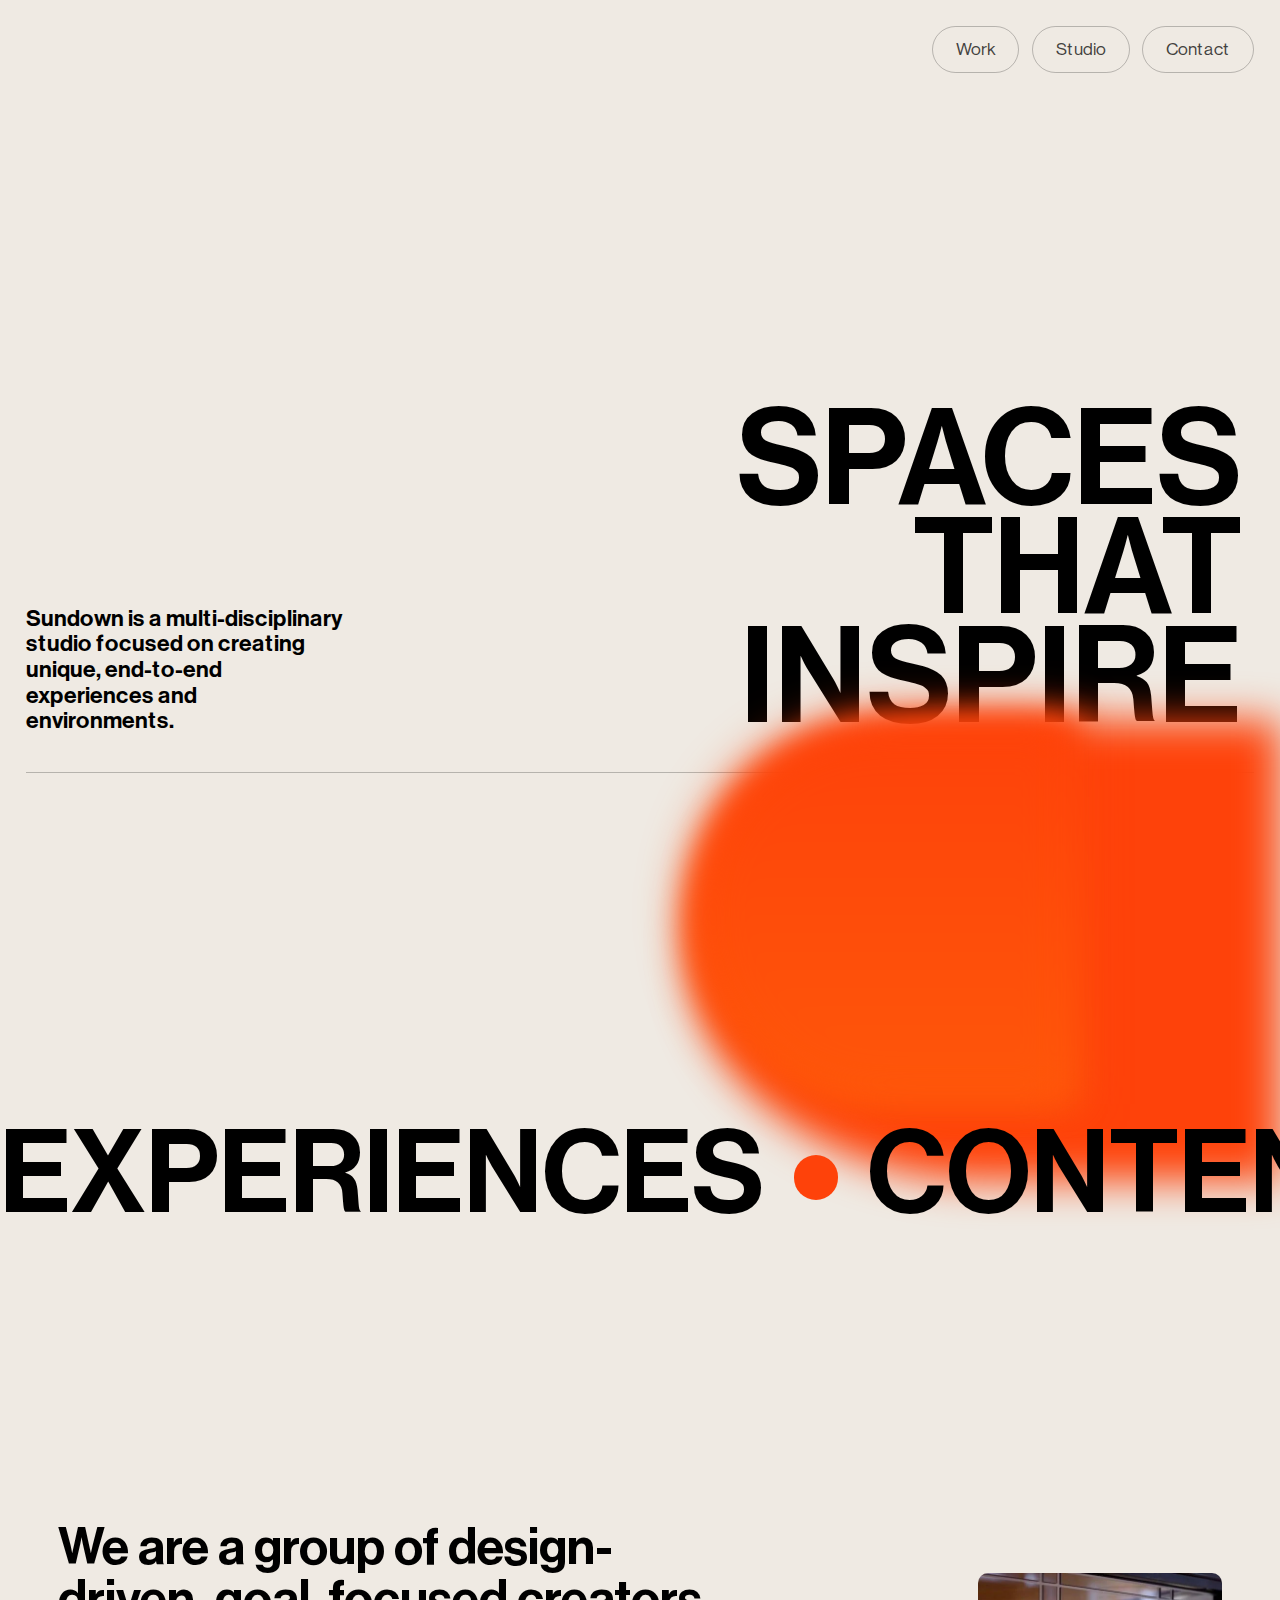
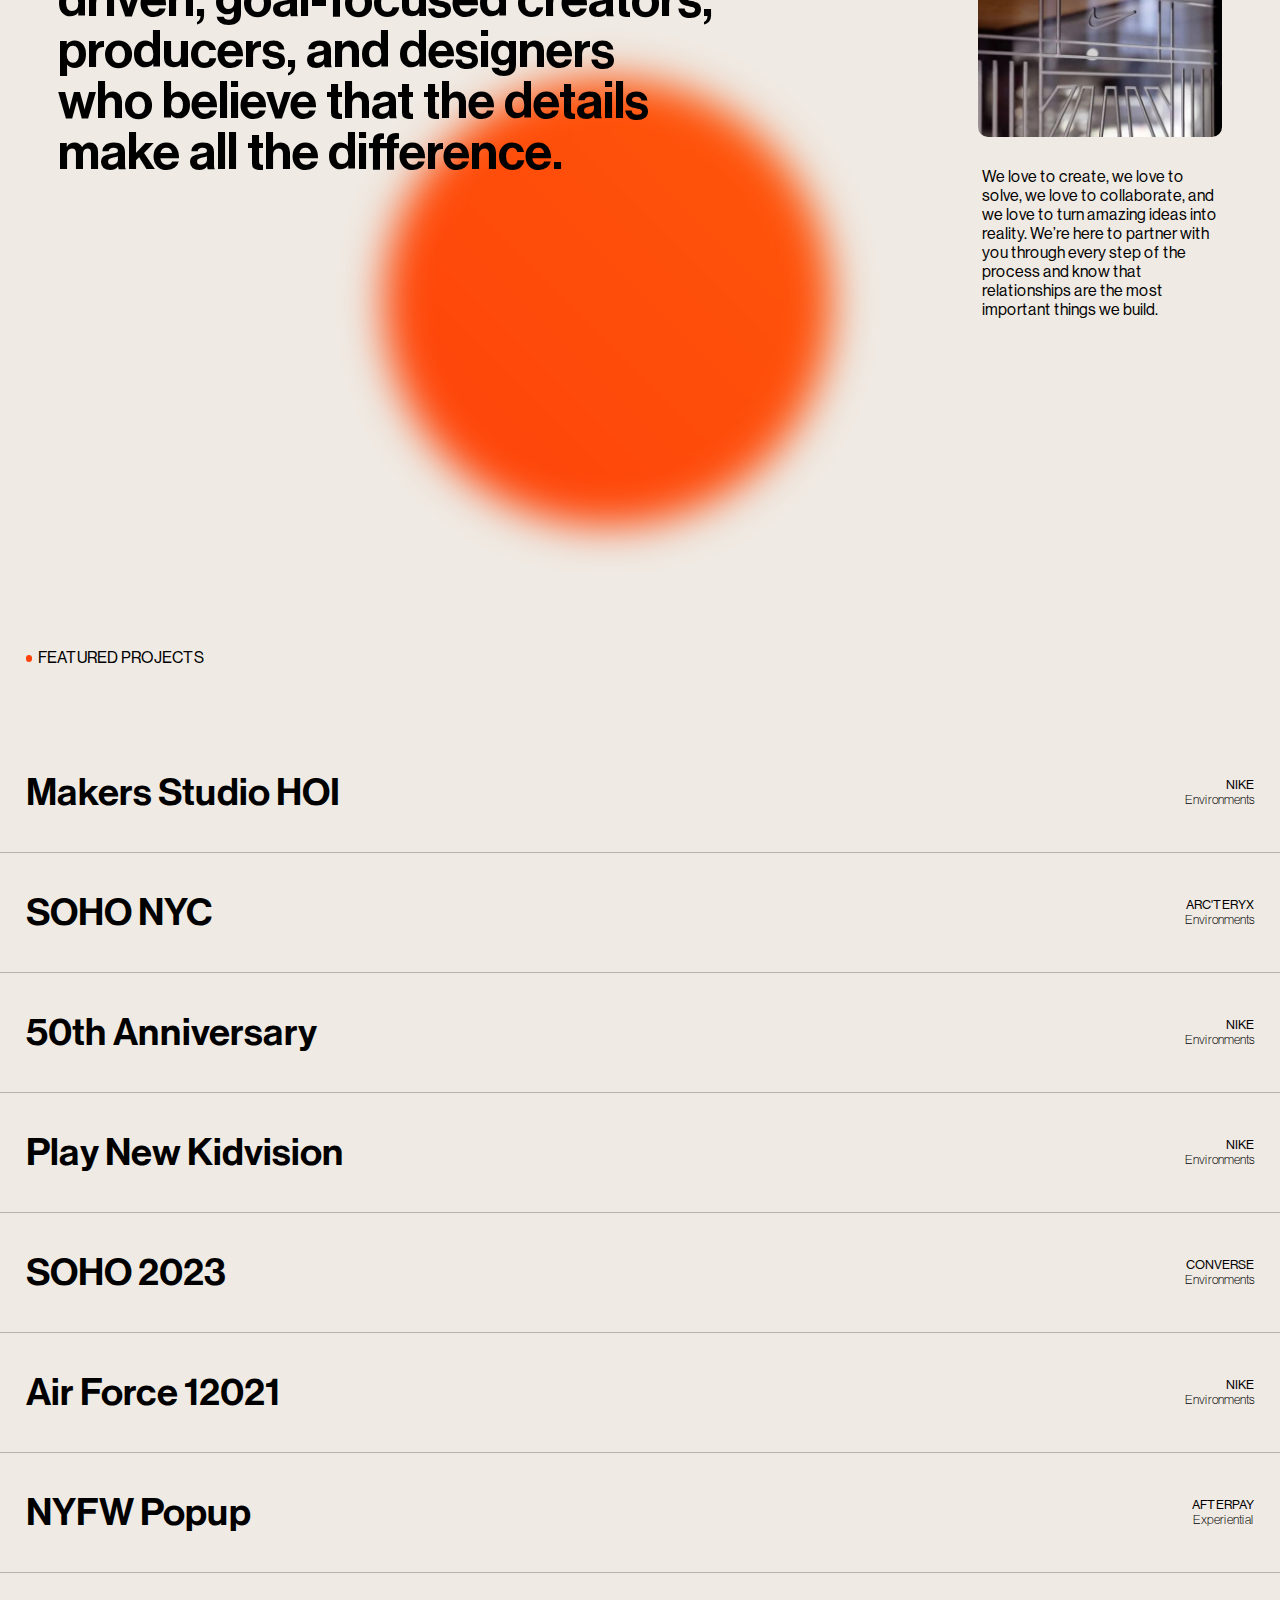
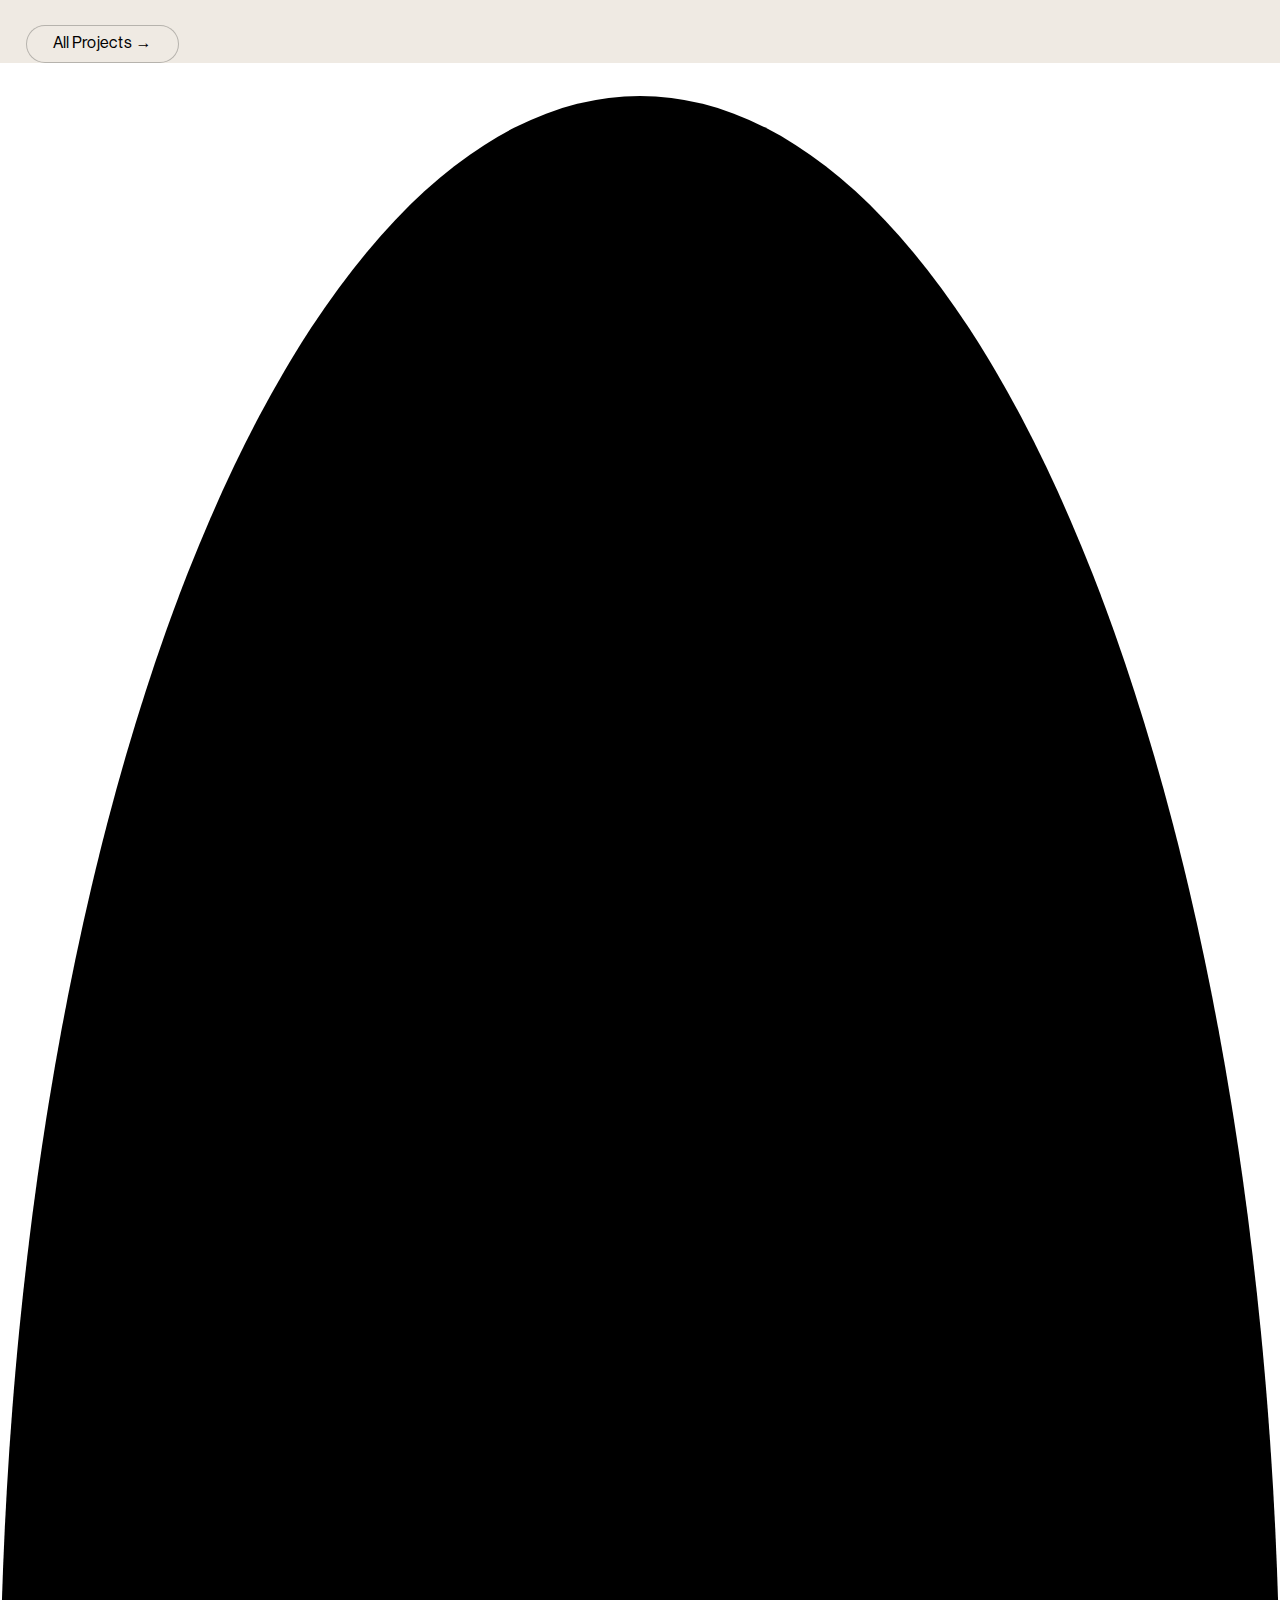
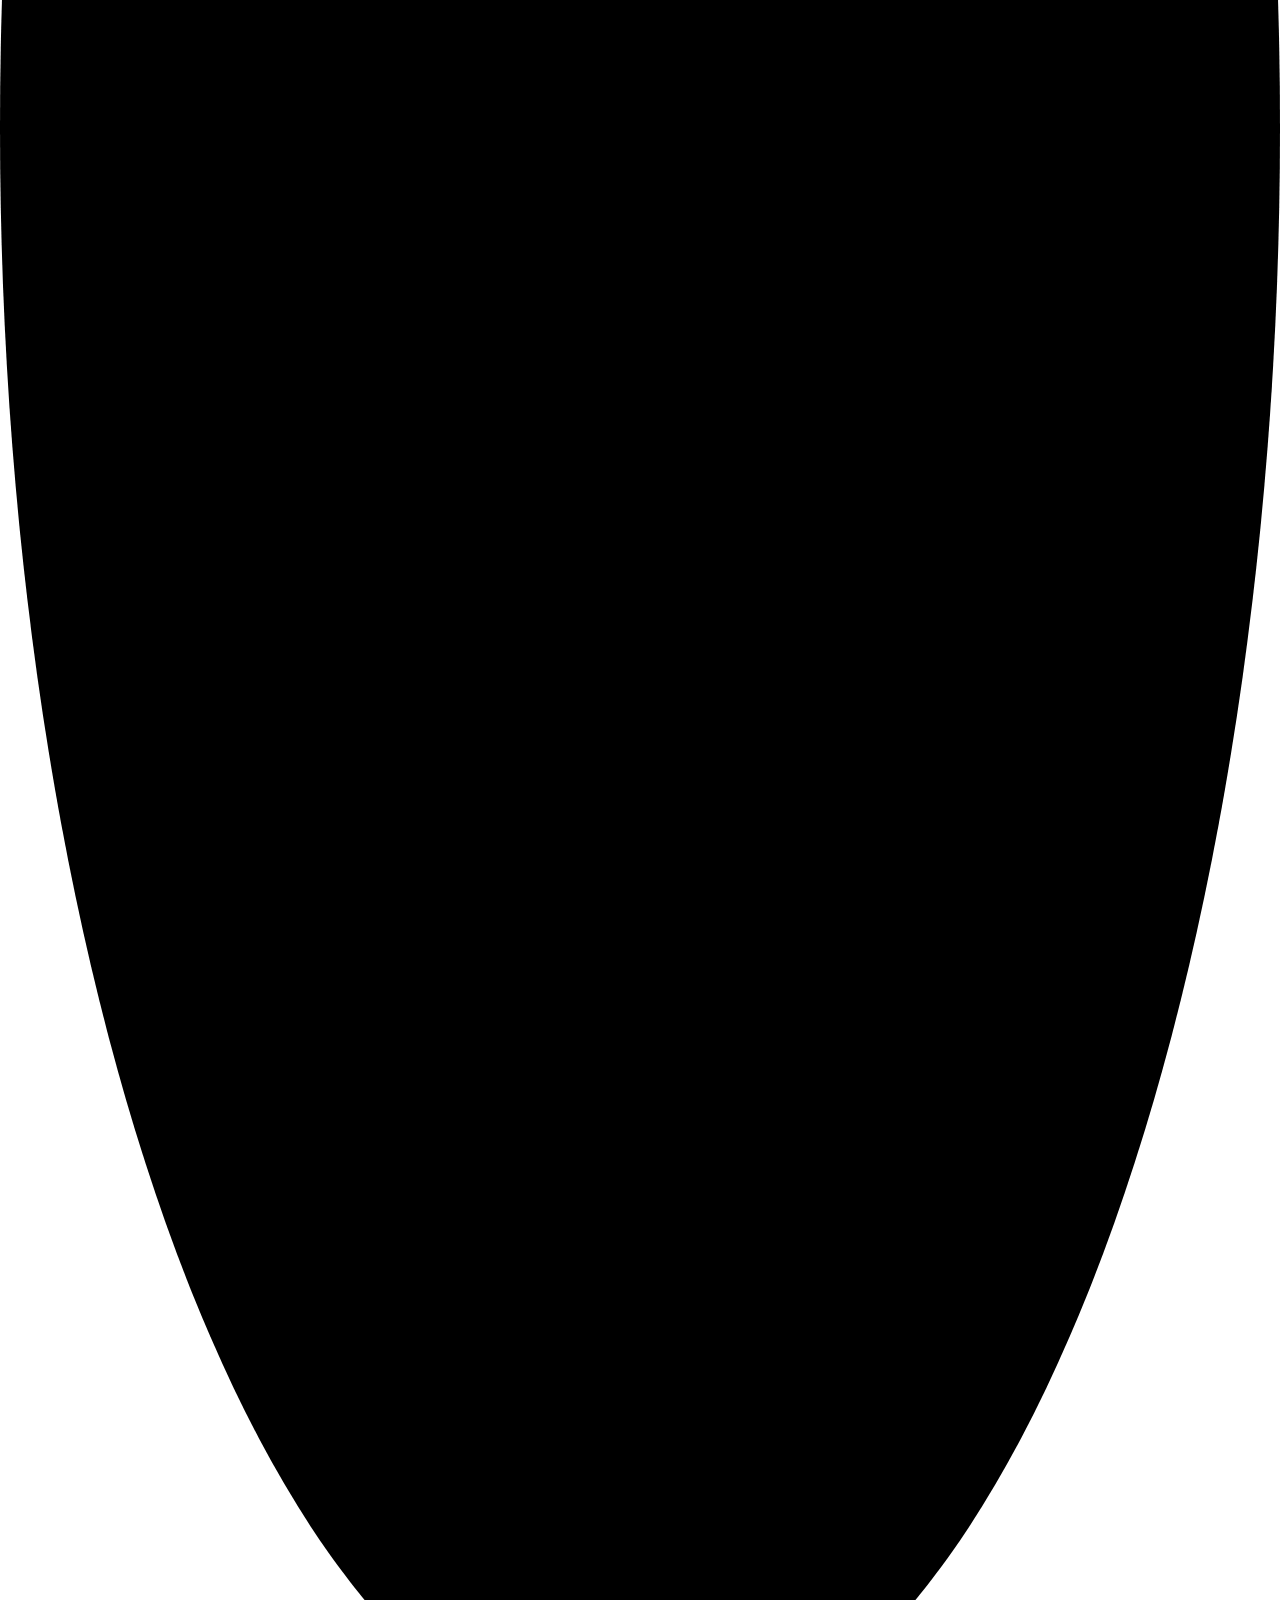
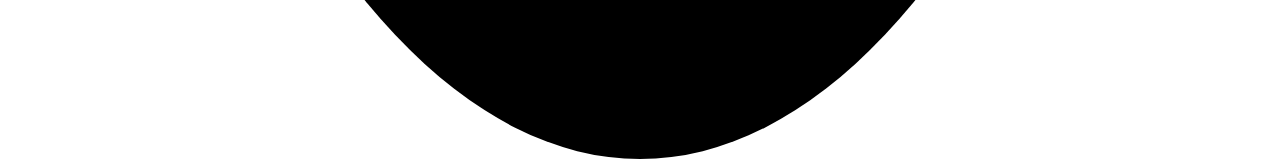
==== commit 2430f612: "Update index.html" ====
--- a/index.html
+++ b/index.html
@@ -10,7 +10,7 @@
 </head>
 <body>
     <div class="image-container-img">
-        <img src="./images/01image.jpg" alt="">
+        <img src="" alt="">
     </div>
     <div class="image-container-video">
         <video autoplay loop muted src=""></video>
@@ -182,4 +182,4 @@
     <script src="https://cdnjs.cloudflare.com/ajax/libs/gsap/3.12.5/gsap.min.js" integrity="sha512-7eHRwcbYkK4d9g/6tD/mhkf++eoTHwpNM9woBxtPUBWm67zeAfFC+HrdoE2GanKeocly/VxeLvIqwvCdk7qScg==" crossorigin="anonymous" referrerpolicy="no-referrer"></script>
     <script src="script.js"></script>
 </body>
-</html>+</html>
--- a/style.css
+++ b/style.css
@@ -361,6 +361,7 @@
     top: 20%;
     background-color: transparent;
     background-size: cover;
+    display:none;
     pointer-events: none;
 }
 .image-container-img img{
@@ -368,6 +369,7 @@
     width: 100%;
     object-fit: cover;
     border-radius: 10px;
+    display:none;
     pointer-events: none;
 }
 .image-container-video{
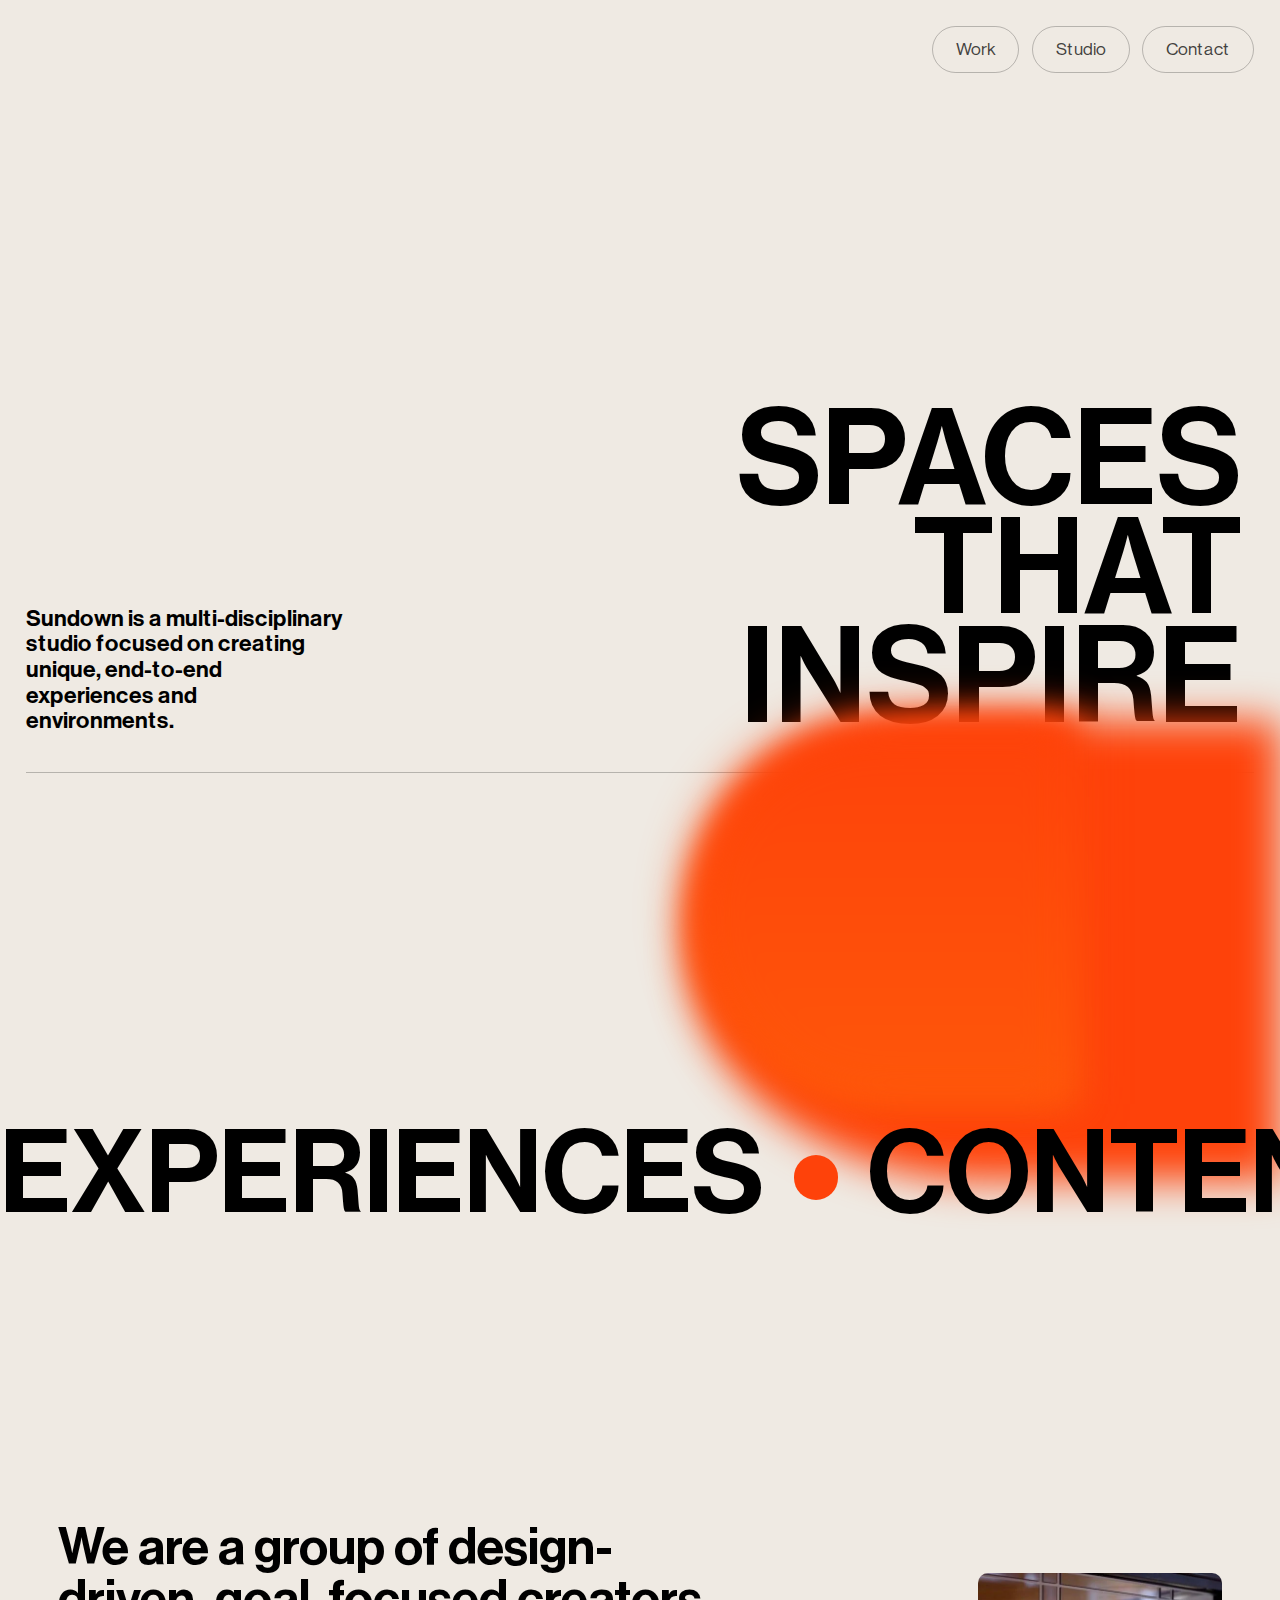
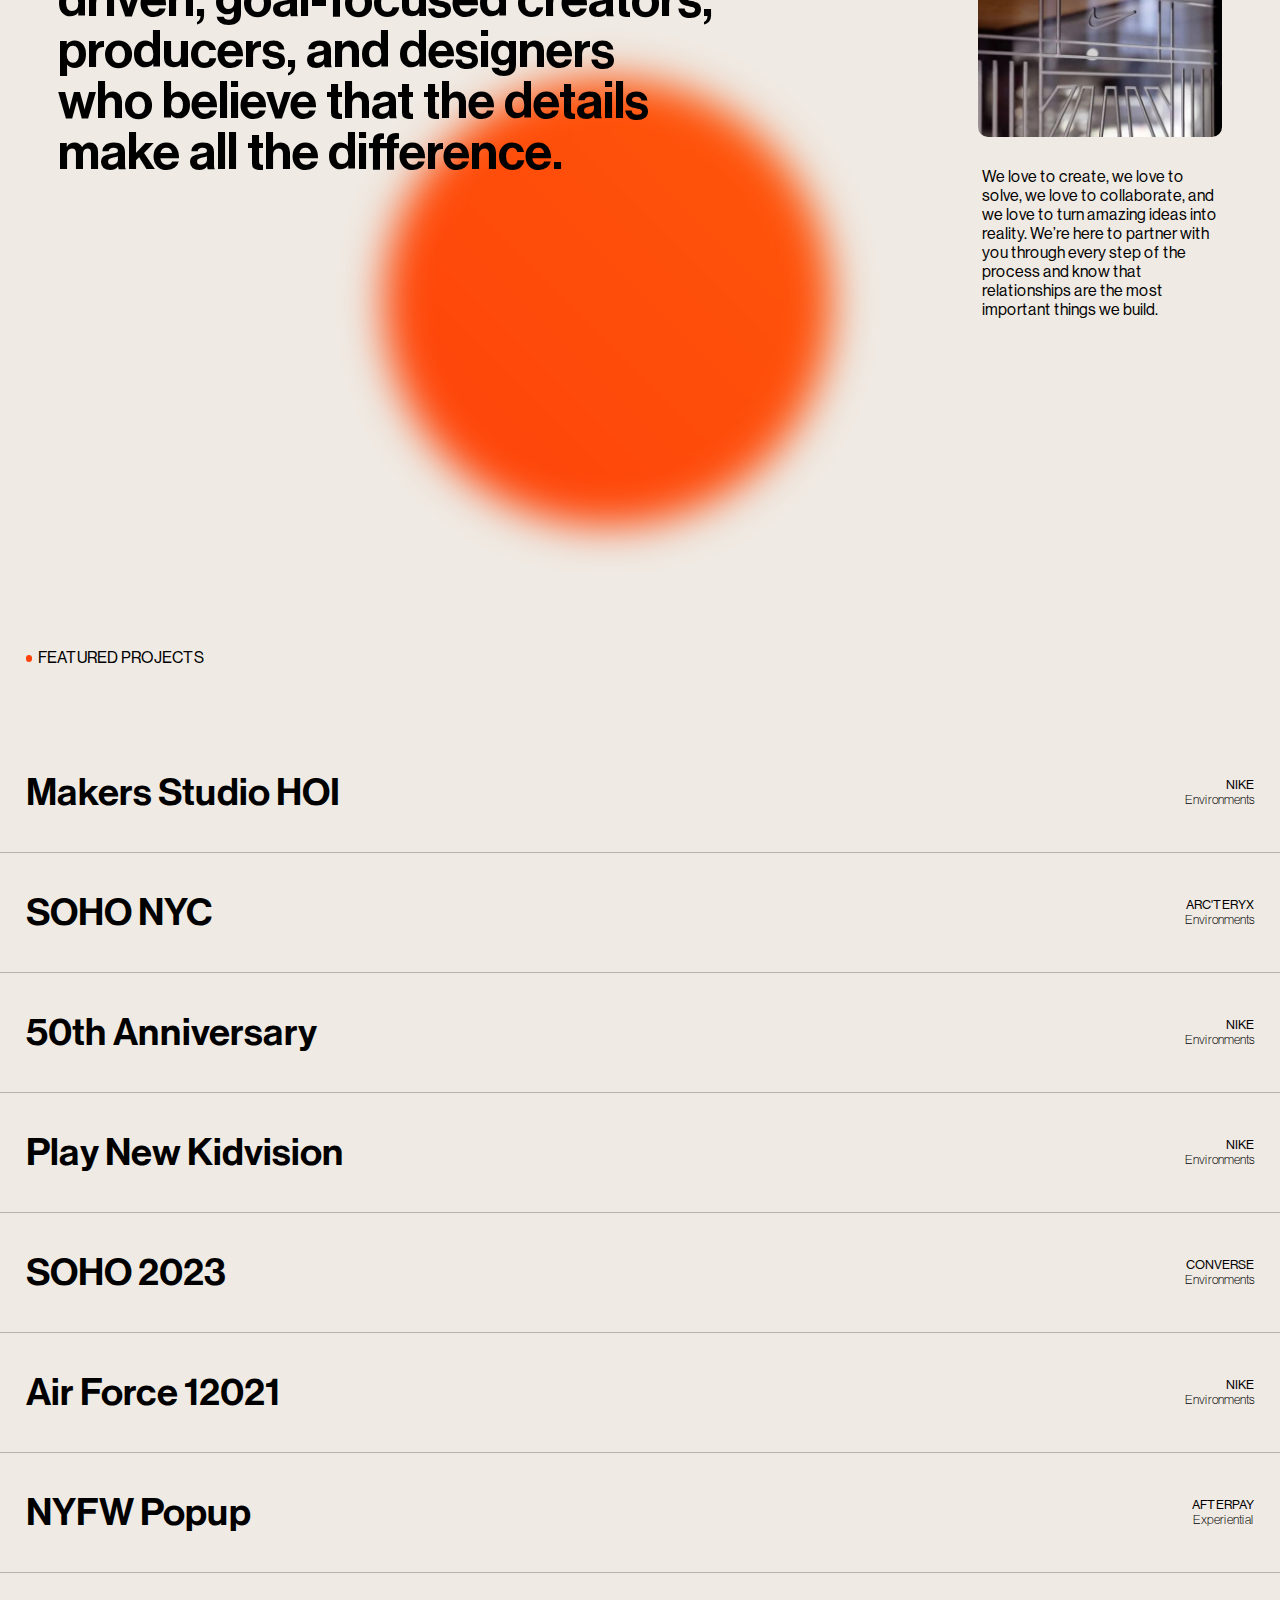
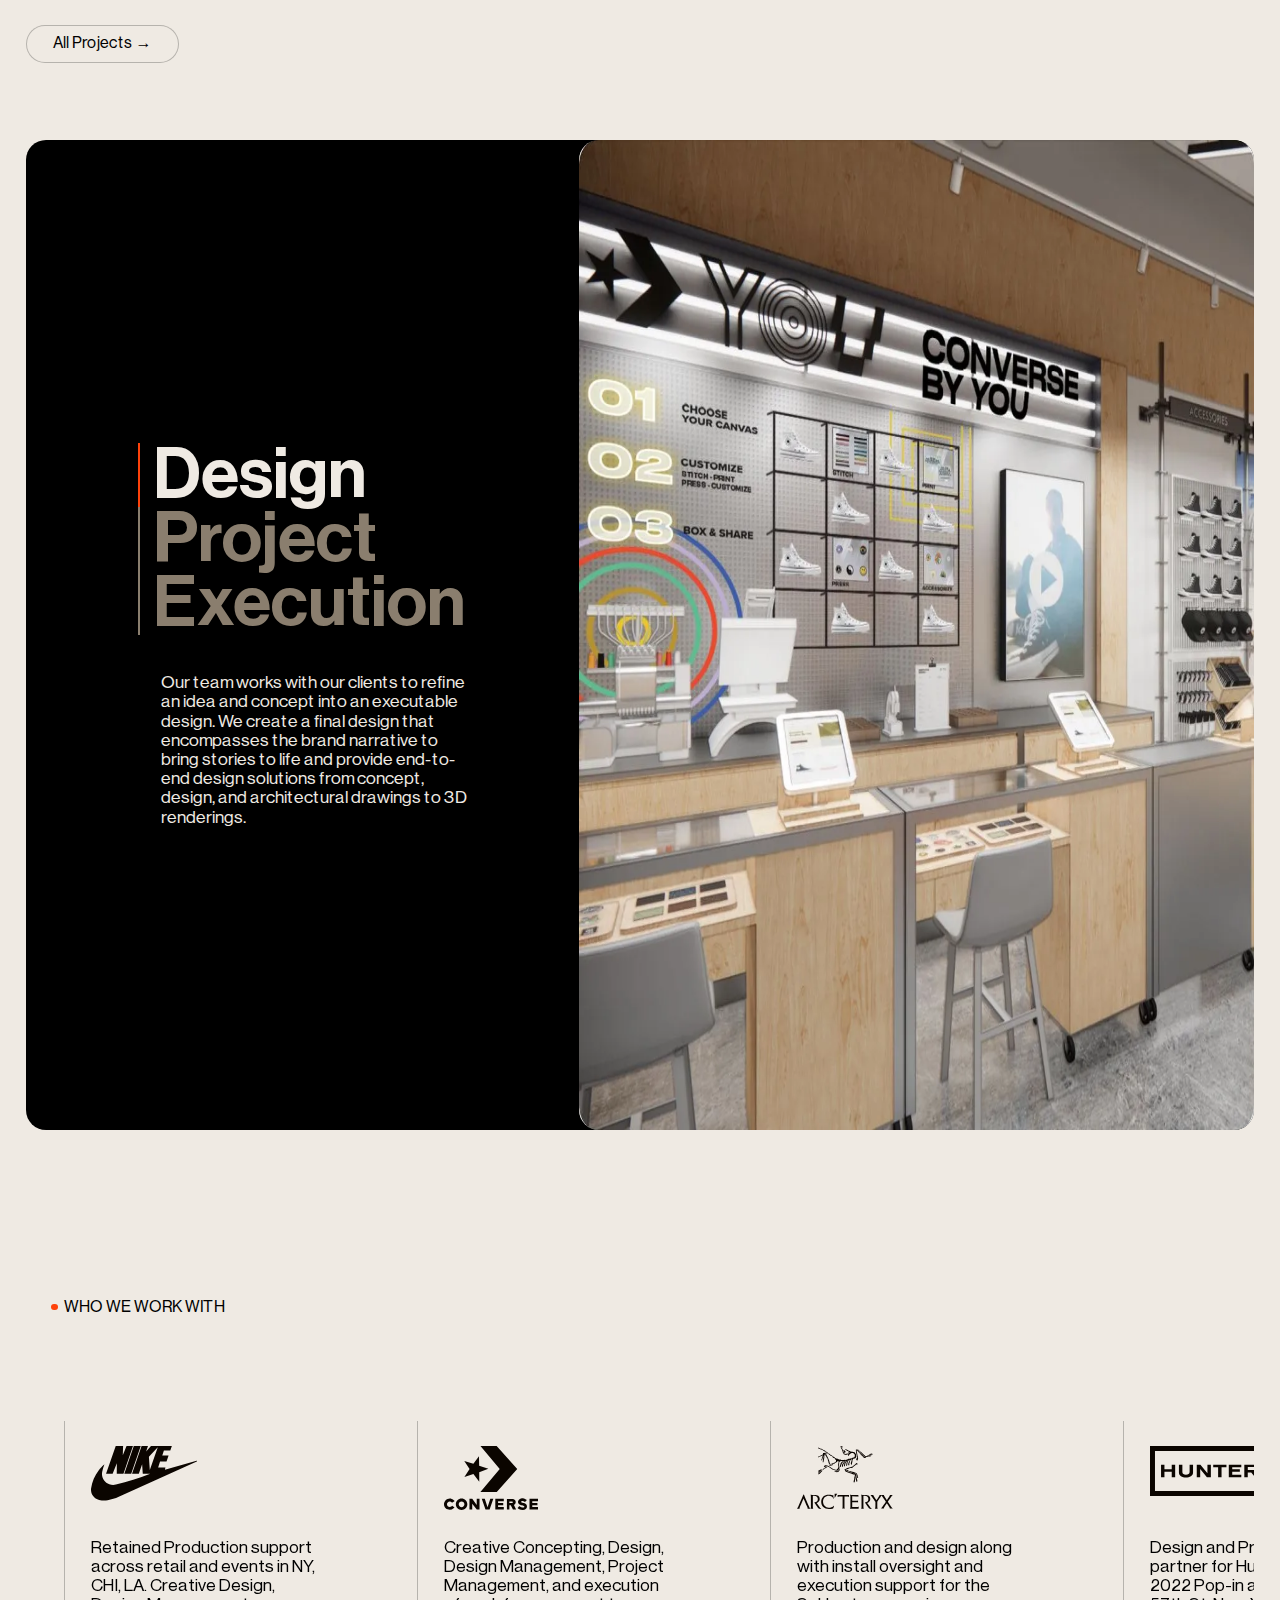
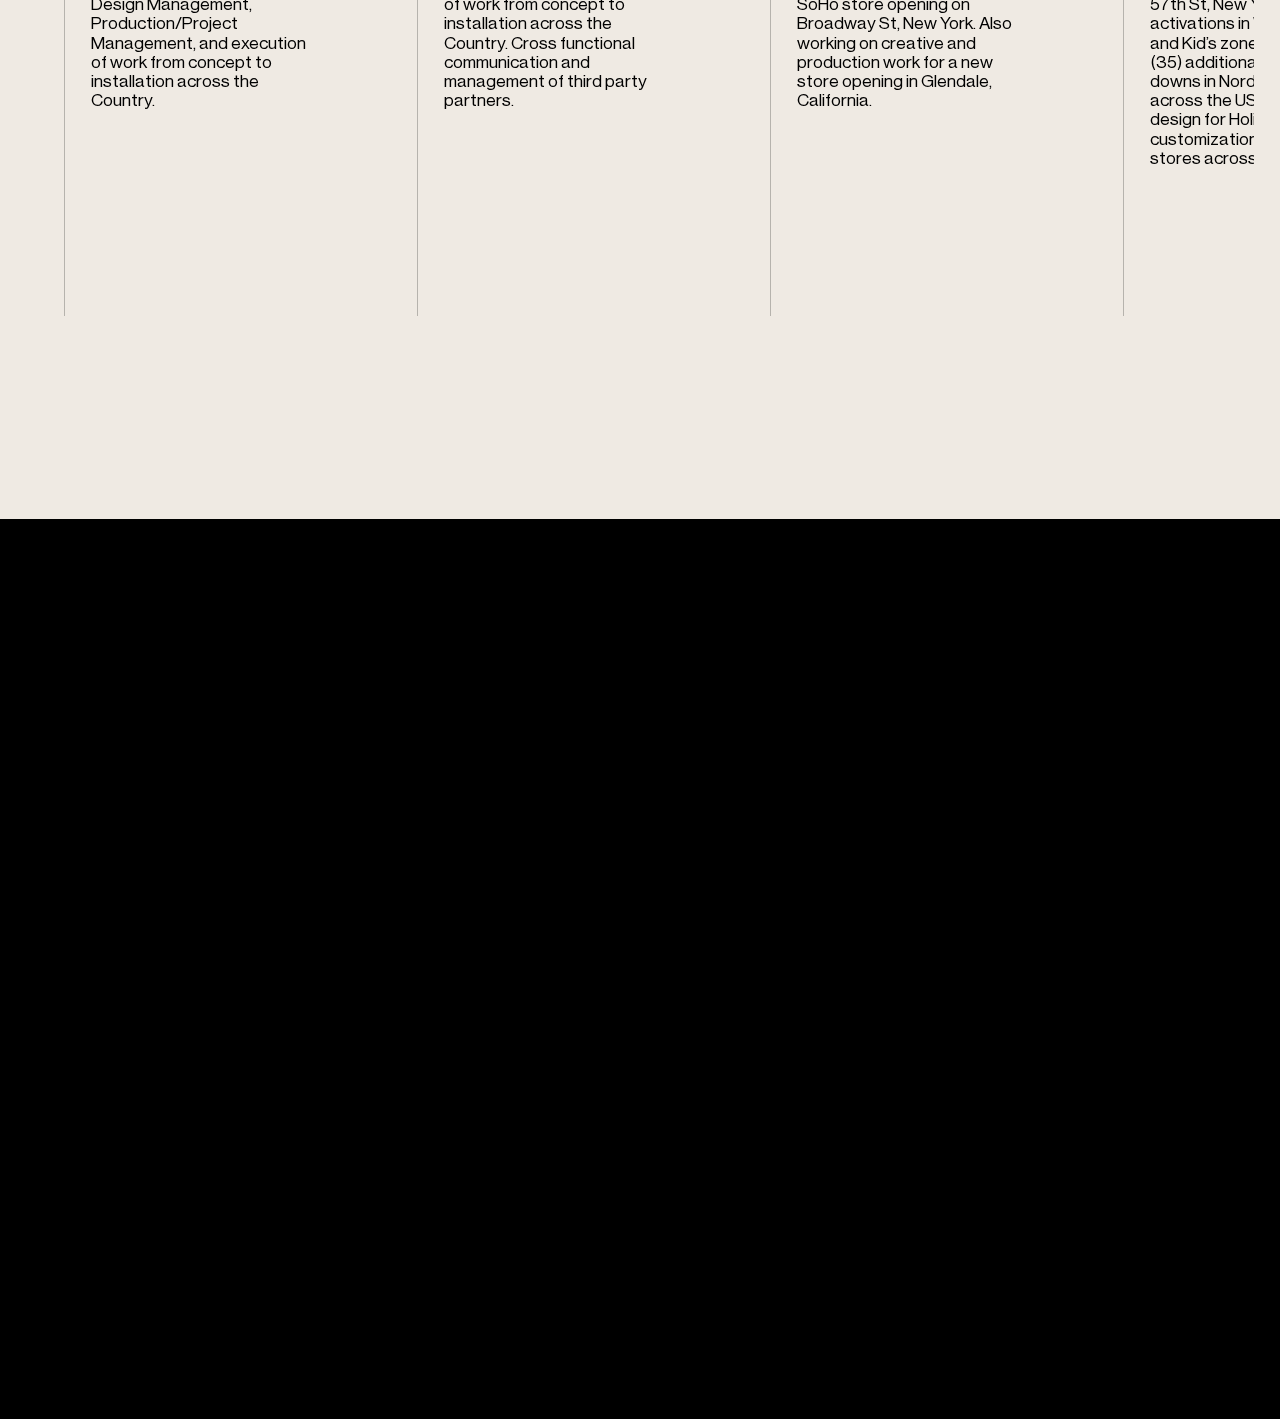
==== commit 39ea65cd: "Add files via upload" ====
--- a/index.html
+++ b/index.html
@@ -4,19 +4,20 @@
     <meta charset="UTF-8">
     <meta name="viewport" content="width=device-width, initial-scale=1.0">
     <title>Sundown Studio</title>
+    <link rel="stylesheet" href="https://cdn.jsdelivr.net/npm/swiper@11/swiper-bundle.min.css"/>
     <link rel="stylesheet" href="https://cdn.jsdelivr.net/npm/locomotive-scroll@3.5.4/dist/locomotive-scroll.css">
-    <link rel="shortcut icon" href="./images/android-chrome-512x512.png" type="image/x-icon">
+    <link rel="stylesheet" href="https://cdnjs.cloudflare.com/ajax/libs/font-awesome/6.5.1/css/all.min.css" integrity="sha512-DTOQO9RWCH3ppGqcWaEA1BIZOC6xxalwEsw9c2QQeAIftl+Vegovlnee1c9QX4TctnWMn13TZye+giMm8e2LwA==" crossorigin="anonymous" referrerpolicy="no-referrer" />
+    <link rel="shortcut icon" href="./images/android-chrome-512x512.png" type="fevicon">
     <link rel="stylesheet" href="style.css">
 </head>
 <body>
     <div class="image-container-img">
-        <img src="" alt="">
+        <img src="./images/01image.jpg" alt="">
     </div>
     <div class="image-container-video">
         <video autoplay loop muted src=""></video>
     </div>
-    <div class="main">
-    
+    <div class="main">   
         <div class="pages">
             <div class="page1">
                 <div class="nav">
@@ -155,31 +156,142 @@
                 </div> 
                 <button><p>All Projects &#8594;</p></button>           
             </div>
-            
-            <!-- <div class="page4">
+            <div class="page4">
                 <div class="black-box">
                     <div class="left-black-box">
                         <div class="top-left">
                             <div class="line">
+                                <div class="line-part">      
+                                </div>
+                            </div>
+                            <div class="headings">
+                                <h1 head="0" style="color: #EFEAE3;">Design</h1>
+                                <h1 head="1">Project</h1>
+                                <h1 head="2">Execution</h1>
+                            </div>
+                        </div>
+                        <div class="bottom-left">
+                            <p>Our team works with our clients to refine an idea and concept into an executable design. We create a final design that encompasses the brand narrative to bring stories to life and provide end-to-end design solutions from concept, design, and architectural drawings to 3D renderings.</p>
+                        </div>
+                    </div>
+                    <div class="right-black-box">
+                        <img src="./images/01black-box.jpg" alt="">
+                    </div>
+                </div>
+                <div class="swiper-box">
+                    <div class="page3-heading">
+                        <div class="point-circle">
+                        </div>
+                        <p>WHO WE WORK WITH</p>
+                    </div>
+                    <div class="swiper-container">
+                        <div class="swiper-wrapper">
+                            <div class="swiper-slide">
+                                <img src="./images/01box.svg" alt="">
+                                <br><br>
+                                <p>Retained Production support across retail and events in NY, CHI, LA. Creative Design, Design Management, Production/Project Management, and execution of work from concept to installation across the Country.</p>
+                            </div>
+                            <div class="swiper-slide">
+                                <img src="./images/02box.svg" alt="">
+                                <br><br>
+                                <p>Creative Concepting, Design, Design Management, Project Management, and execution of work from concept to installation across the Country. Cross functional communication and management of third party partners.</p>
+                            </div>
+                            <div class="swiper-slide">
+                                <img src="./images/03box.svg" alt="">
+                                <br><br>
+                                <p>Production and design along with install oversight and execution support for the SoHo store opening on Broadway St, New York. Also working on creative and production work for a new store opening in Glendale, California.</p>
+                            </div>
+                            <div class="swiper-slide">
+                                <img src="./images/04box.svg" alt="">
+                                <br><br>
+                                <p>Design and Production partner for Hunter Holiday 2022 Pop-in at Nordstrom 57th St, New York, including activations in Women’s, Men’s and Kid’s zones. Thirty-five (35) additional smaller take-downs in Nordstrom stores across the US. Concept design for Holiday boot customization events in stores across winter 2022.</p>
+                            </div>
+                            <div class="swiper-slide">
+                                <img src="./images/05box.svg" alt="">
+                                <br><br>
+                                <p>Creative, Design, and Production Partner for 2023 CES. Scope Included creation of Branding Identity, Assets, and Digital Content, Design, Production design, Production oversight and Installation of client activations for IBM, Delta, Instacart, and more.</p>
+                            </div>
+                            <div class="swiper-slide">
+                                <img src="./images/06box.svg" alt="">
+                                <br><br>
+                                <p>Creative, Design, and Production Partner for 2022 NY Fashion Week Pop-Up space. In Partnership with B-Reel scope including creation of Final Design, Design Assets, 3D Renders, Production design, Production/Partner oversight and creation of a two (2) story pop-up for Afterpay’s clients such as Crocs, JD Sports, Container Store, & Revolve.</p>
+                            </div>
+                            <div class="swiper-slide" style="border: none;">
+
+                            </div>
+                            
+                        </div>
+                        <!-- <div class="swiper-pagination"></div> -->
+                    </div>
+                    <div class="cursor">
+                        <div class="cursor-right">
+                            <i class="fa-solid fa-chevron-left"></i>
+                        </div>
+                        <div class="cursor-left">
+                            <i class="fa-solid fa-chevron-right"></i>
+                        </div>
+                    </div>
+                    
+                </div>
+            </div>
+        </div>
+        <div class="page5">
+        </div>
         
-                            </div>
-                            <h1>Design</h1>
-                            <h1>Project</h1>
-                            <h1>Execution</h1>
-                        </div>
-                        <p>Lorem ipsum, dolor sit amet consectetur adipisicing elit. Voluptate iste quisquam cum similique nobis numquam dolor in quibusdam culpa, quod quasi, labore pariatur! Iure in nihil dolore dolorem obcaecati ipsum!</p>
-                    </div>
-                    <div class="right-black-box">
-                        <img src="./images/01image.jpg" alt="">
-                    </div>
-                </div>
-            </div> -->
+        <div class="footer">
+            <div class="rect">
+
+            </div>
+            <div class="left-rect">
+
+            </div>
+            <div class="right-rect">
+                
+            </div>            
+            <div class="footer-top">
+                <div class="footer-left">
+                    <h1>Work</h1>
+                    <h1>Studio</h1>
+                    <h1>Contact</h1>
+                </div>
+                <div class="footer-right">
+                    <p>Get industry insights and creative inspiration straight to your inbox.</p>
+                    <br><br>
+                    <div class="email-content">
+                        <input type="text" placeholder="Email address">
+                        <div class="arrow">&#8594;</div>
+                    </div>
+                </div>
+            </div>
+            <div class="footer-middle">
+                <h1>Sundown</h1>
+            </div>
+            <div class="footer-bottom">
+                <div class="bottom1">Copyright © Sundown Studio</div>
+                <div class="bottom2">
+                    <i class="fa-solid fa-globe"></i>
+                    <p>Brooklyn, NY</p>
+                </div>
+                <div class="bottom3">
+                    <h4>Instagram</h4>
+                    <div class="bottom-line1">
+
+                    </div>
+                </div>
+                <div class="bottom4">
+                    <h4>LinkedIn</h4>
+                    <div class="bottom-line2">
+
+                    </div>
+                </div>
+
+            </div>
         </div>
     </div>
-
+    
 
     <script src="https://cdn.jsdelivr.net/npm/locomotive-scroll@3.5.4/dist/locomotive-scroll.js"></script>
-    <script src="https://cdnjs.cloudflare.com/ajax/libs/gsap/3.12.5/gsap.min.js" integrity="sha512-7eHRwcbYkK4d9g/6tD/mhkf++eoTHwpNM9woBxtPUBWm67zeAfFC+HrdoE2GanKeocly/VxeLvIqwvCdk7qScg==" crossorigin="anonymous" referrerpolicy="no-referrer"></script>
+    <script src="https://cdn.jsdelivr.net/npm/swiper@11/swiper-bundle.min.js"></script>
     <script src="script.js"></script>
 </body>
-</html>
+</html>--- a/style.css
+++ b/style.css
@@ -30,6 +30,7 @@
 .pages{
     position: relative;
     background-color: #EFEAE3;
+    z-index: 10;
 }
 .page1{
     min-height: 100vh;
@@ -356,12 +357,12 @@
     width: 25vw;
     border-radius: 10px;
     z-index: 999;
-    position: absolute;
+    position: fixed;
     left: 50%;
     top: 20%;
     background-color: transparent;
     background-size: cover;
-    display:none;
+    display: none;
     pointer-events: none;
 }
 .image-container-img img{
@@ -369,7 +370,7 @@
     width: 100%;
     object-fit: cover;
     border-radius: 10px;
-    display:none;
+    display: none;
     pointer-events: none;
 }
 .image-container-video{
@@ -377,7 +378,7 @@
     width: 25vw;
     border-radius: 10px;
     z-index: 999;
-    position: absolute;
+    position: fixed;
     left: 50%;
     top: 20%;
     background-color: transparent;
@@ -403,6 +404,7 @@
     font-weight: 200;
     border-radius: 50px;
     background-color: #EFEAE3;
+    position: relative;
     overflow: hidden;
     border: 1px solid #0000003c;
     display: flex;
@@ -436,11 +438,11 @@
 
 
 
-/* .page4{
+.page4{
     min-height: 60vh;
     width: 100%;
     background-color: #EFEAE3;
-    padding: 4vw 2vw;
+    padding: 6vw 2vw;
 }
 .black-box{
     height: 110vh;
@@ -450,45 +452,324 @@
     display: flex;
 }
 .left-black-box{
-    width: 50%;
-    border-radius: 20px;
+    width: 45%;
+    display: flex;
+    flex-direction: column;
+    align-items: center;
+    justify-content: center;
 }
 .top-left{
-    border-radius: 20px;
-}
+    color: #8a7e6e;
+    display: flex;
+    gap: 1vw;
+}
+.line{
+    height: 15vw;
+    width: 0.15vw;
+    display: flex;
+    background-color: #8a7e6e;
+}
+.line-part{
+    height: 33.33%;
+    width: 100%;
+    background-color: #fe420a;
+}
+.bottom-left{
+    height: 15vw;
+    width: 32vw;
+    font-size: 1.1rem;
+    font-weight: 200;
+    line-height: 1.5vw;
+    color: #EFEAE3;
+    padding: 3vw 3vw 0 5vw;
+}
+.headings{
+    line-height: 5vw;
+    font-size: 2.2rem;
+    font-weight: 600;
+    cursor: pointer;
+}
+/* .headings h1{
+    color: #EFEAE3;
+} */
 .right-black-box{
-    width: 50%;
+    width: 55%;
     border-radius: 20px;
     overflow: hidden;
-}
- */
-
-
-
-
-
-
-
-
-
-
-
-
-
-
-
-
-
-
-
-
-
-
-
-
-
-
-
-
-
-
+    object-fit: cover;
+    background-size: cover;
+}
+.right-black-box img{
+    height: 100%;
+    width: 100%;
+}
+
+
+/* swiper */
+.swiper-box{
+    height: 90vh;
+    width: 100%;
+    margin-top: 8vw;
+}
+.swiper-container{
+    height: 60vh;
+    width: 100%;
+    cursor: none;
+    overflow: hidden;
+    display: flex;
+    align-items: center;
+}
+
+.swiper-slide{
+    height: 55vh;
+    width: 20vw;
+    font-size: 1.1rem;
+    font-weight: 200;
+    line-height: 1.5vw;
+    margin: 3vw;
+    padding: 2vw;
+    border-left: 1px solid #0000003c;
+}
+
+.cursor{
+    height: 7vw;
+    width: 7vw;
+    position: fixed;
+    top: 0;
+    left: 0;
+    border-radius: 50%;
+    background-color: #fe420a;
+    color: #EFEAE3;
+    pointer-events: none;
+    z-index: 999;
+    opacity: 0;
+    display: flex;
+    align-items: center;
+    justify-content: center;
+    gap: 0.5vw;
+}
+.cursor-left,
+.cursor-right{
+    font-size: 1rem;
+    font-weight: 200;
+}
+
+
+/* Footer */
+.page5{
+    height: 100vh;
+    width: 100%;
+    background-color: transparent;
+}
+.footer{
+    position: fixed;
+    height: 100vh;
+    width: 100%;
+    background-color: transparent;
+    color: #EFEAE3;
+    z-index: 9;
+    bottom: 0;
+    padding: 0 2vw;
+    display: flex;
+    flex-direction: column;
+    justify-content: flex-end;
+    /* align-items: end; */
+}
+.rect{
+    height: 20vw;
+    width: 120%;
+    top: -10vw;
+    left: 0;
+    position: absolute;
+    background-color: #fe420a;
+    filter:blur(50px);
+}
+.left-rect{
+    height: 25vw;
+    width: 80%;
+    top: -10vw;   
+    left: -10%;
+    position: absolute;
+    filter: blur(50px);
+    background-color: #fe420a;
+    /* transform: rotate(-15deg); */
+    animation-name: footerMove1;
+    animation-duration: 7s;
+    animation-timing-function: ease-in-out;
+    animation-iteration-count: infinite;
+    animation-direction: alternate;
+}
+@keyframes footerMove1 {
+    form{
+        transform: rotate(-15deg);
+    }
+    to{
+        transform: rotate(-25deg);
+    }
+}
+.right-rect{
+    height: 25vw;
+    width: 100%;
+    top: -10vw;   
+    right: -10%;
+    position: absolute;
+    filter: blur(50px);
+    background-color: #fe420a;
+    transform: rotate(10deg);
+    animation-name: footerMove2;
+    animation-duration: 10s;
+    animation-timing-function: ease-in-out;
+    animation-iteration-count: infinite;
+    animation-direction: alternate;
+}
+@keyframes footerMove2 {
+    form{
+        transform: rotate(10deg);
+    }
+    to{
+        transform: rotate(25deg);
+    }
+}
+
+
+
+.footer-top{
+    z-index: 11;
+    height: 45%;
+    /* background-color: red; */
+    display: flex;
+    justify-content: space-between;
+    align-items: center;
+    padding: 0 4vw;
+}
+.footer-left{
+    font-size: 1rem;
+}
+.footer-right{
+    width: 23%;
+    font-size: 1.2rem;
+    font-weight: 200;
+}
+.email-content{
+    height: 3vw;
+    width: 100%;
+    background-color: transparent;
+    border-bottom: 1px solid #8a7e6e;
+    display: flex;
+    justify-content: space-between;
+    align-items: center;
+}
+.email-content input{
+    height: 100%;
+    width: 90%;
+    border: none;
+    outline: none;
+    background-color: transparent;
+}
+.email-content input::placeholder{
+    font-size: 1rem;
+}
+.arrow{
+    font-size: 2rem;
+}
+.footer-middle{
+    height: 45%;
+    font-size: 11.5vw;
+    /* background-color: blue; */
+    display: flex;
+    align-items: center;
+}
+.footer-bottom{
+    border-top: 1px solid #8a7e6e;
+    height: 10%;
+    color: #EFEAE3;
+    font-size: 1rem;
+    font-weight: 200;
+    display: flex;
+    align-items: center;
+    justify-content: space-between;
+}
+.bottom2{
+    display: flex;
+    align-items: center;
+    gap: 0.5vw;
+}
+.bottom3 h4{
+    font-size: 1rem;
+    font-weight: 200;
+    cursor: pointer;
+}
+.bottom-line1{
+    height: 0.15vw;
+    width: 0;
+    background-color: #EFEAE3;
+}
+.bottom3:hover .bottom-line1{
+    width: 4.4vw;
+    animation: line1;
+    animation-duration: 0.3s;
+    animation-timing-function: ease-in;
+    /* animation-direction: initial; */
+
+}
+@keyframes line1 {
+    from{
+        width: 0;
+    }
+    to{
+        width: 4.4vw;
+    }
+}
+
+.bottom4 h4{
+    font-size: 1rem;
+    font-weight: 200;
+    cursor: pointer;
+}
+.bottom-line2{
+    height: 0.15vw;
+    width: 0;
+    background-color: #EFEAE3;
+}
+.bottom4:hover .bottom-line2{
+    width: 3.7vw;
+    animation: line2;
+    animation-duration: 0.3s;
+    animation-timing-function: ease-in;
+}
+@keyframes line2{
+    from{
+        width: 0;
+    }
+    to{
+        width: 3.7vw;
+    }
+}
+
+
+
+
+
+
+
+
+
+
+
+
+
+
+
+
+
+
+
+
+
+
+
+
+
+
+
+
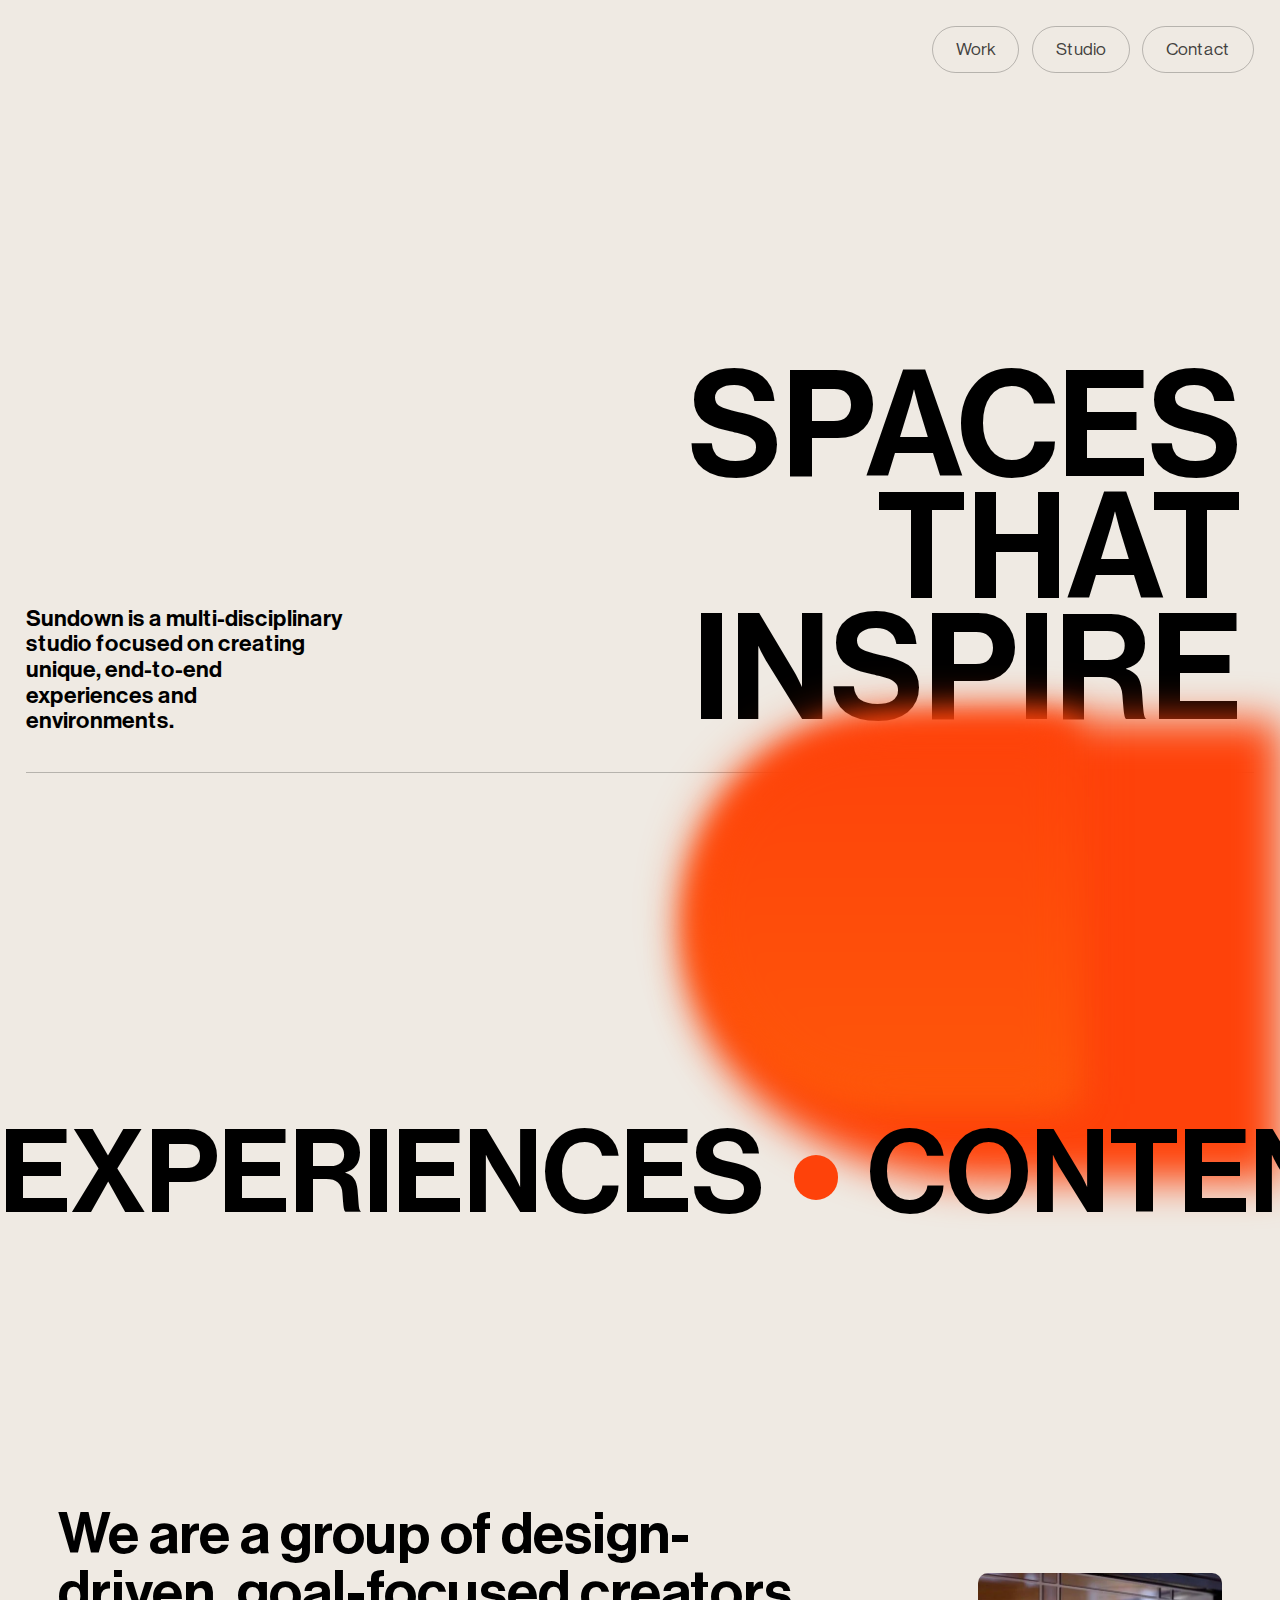
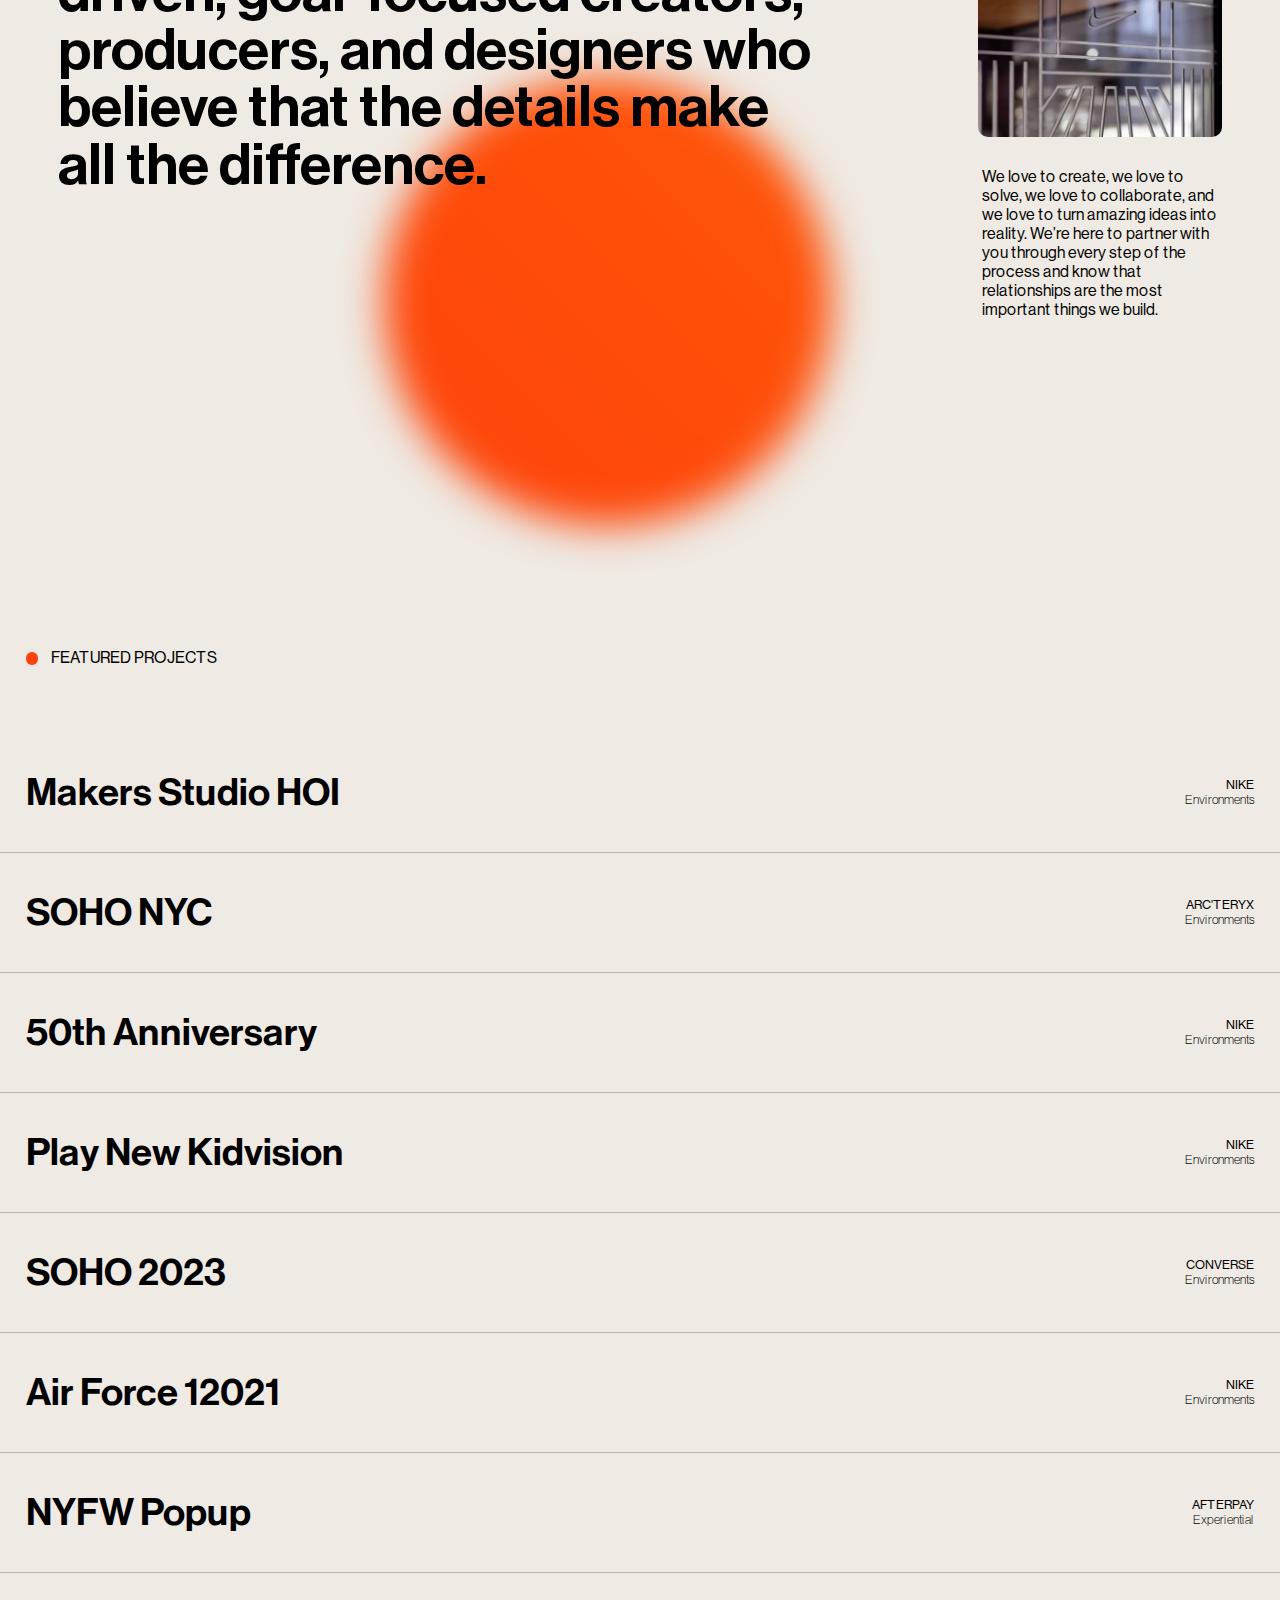
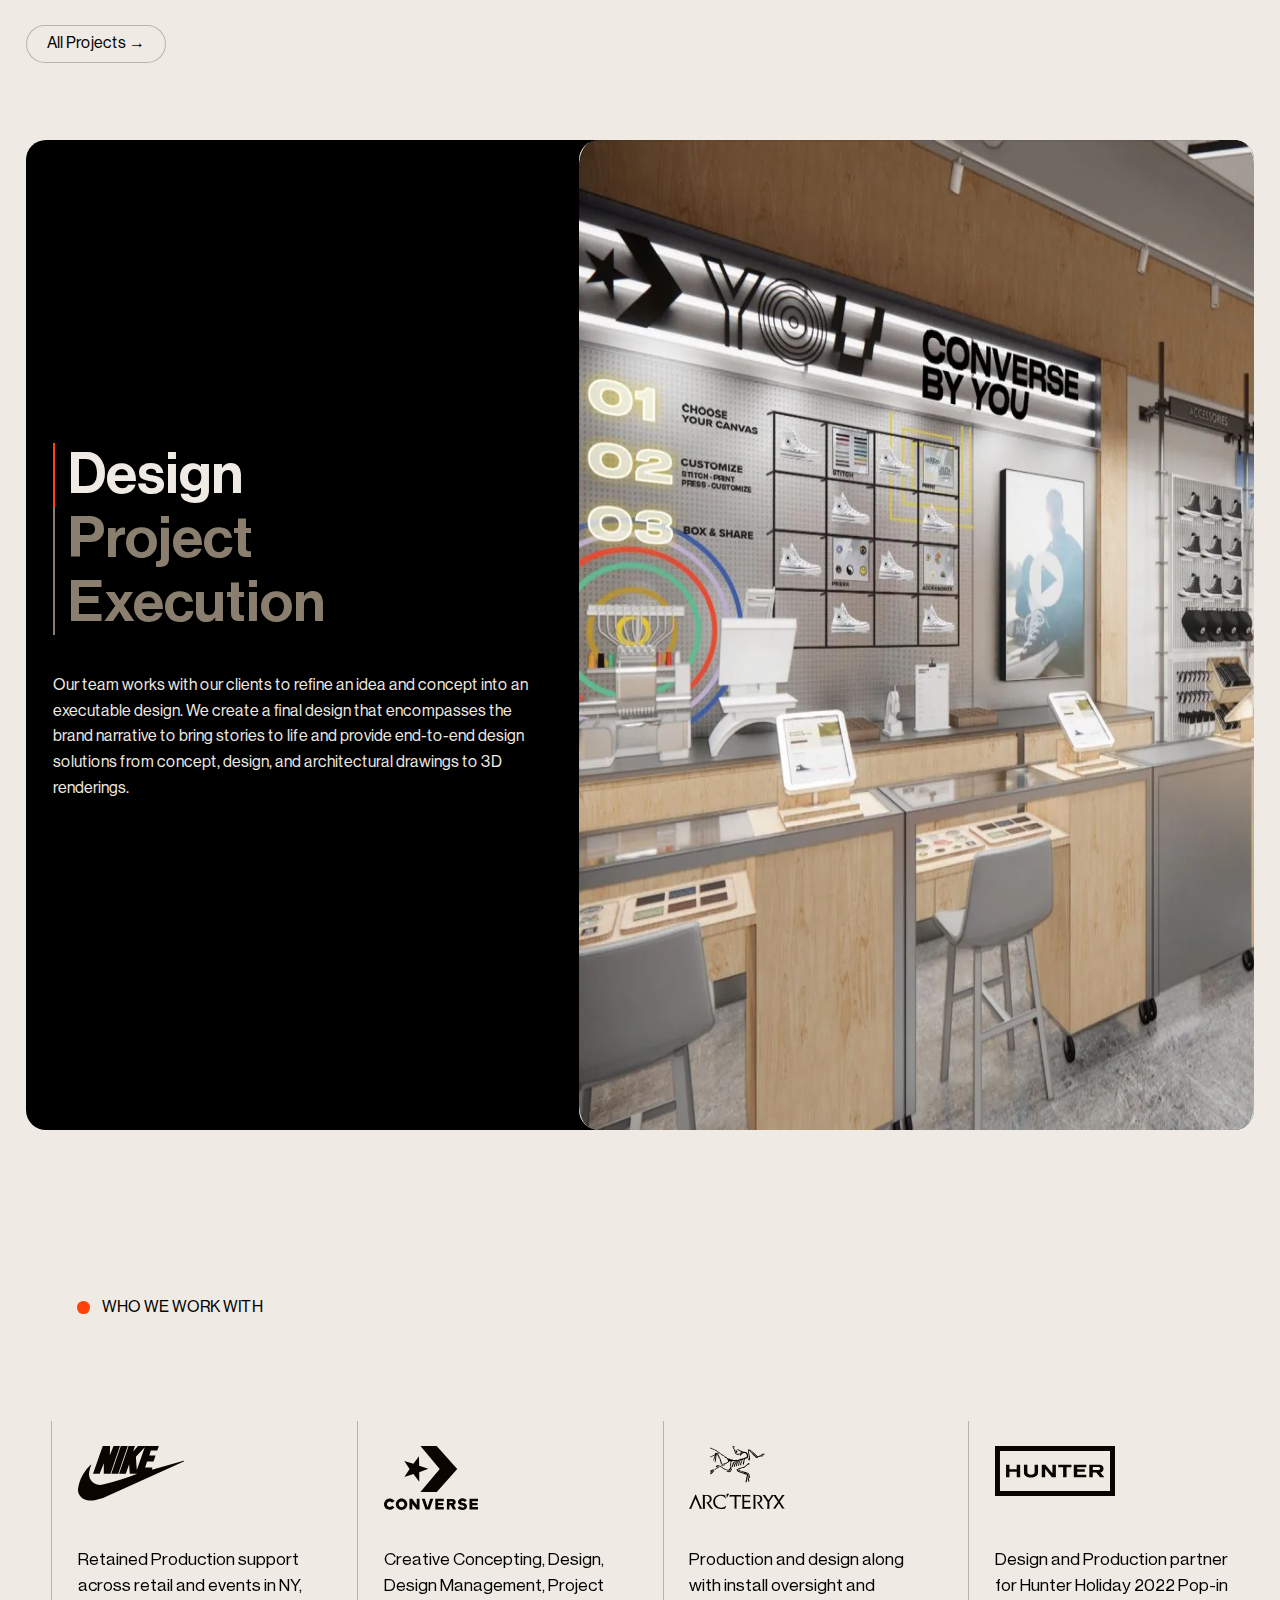
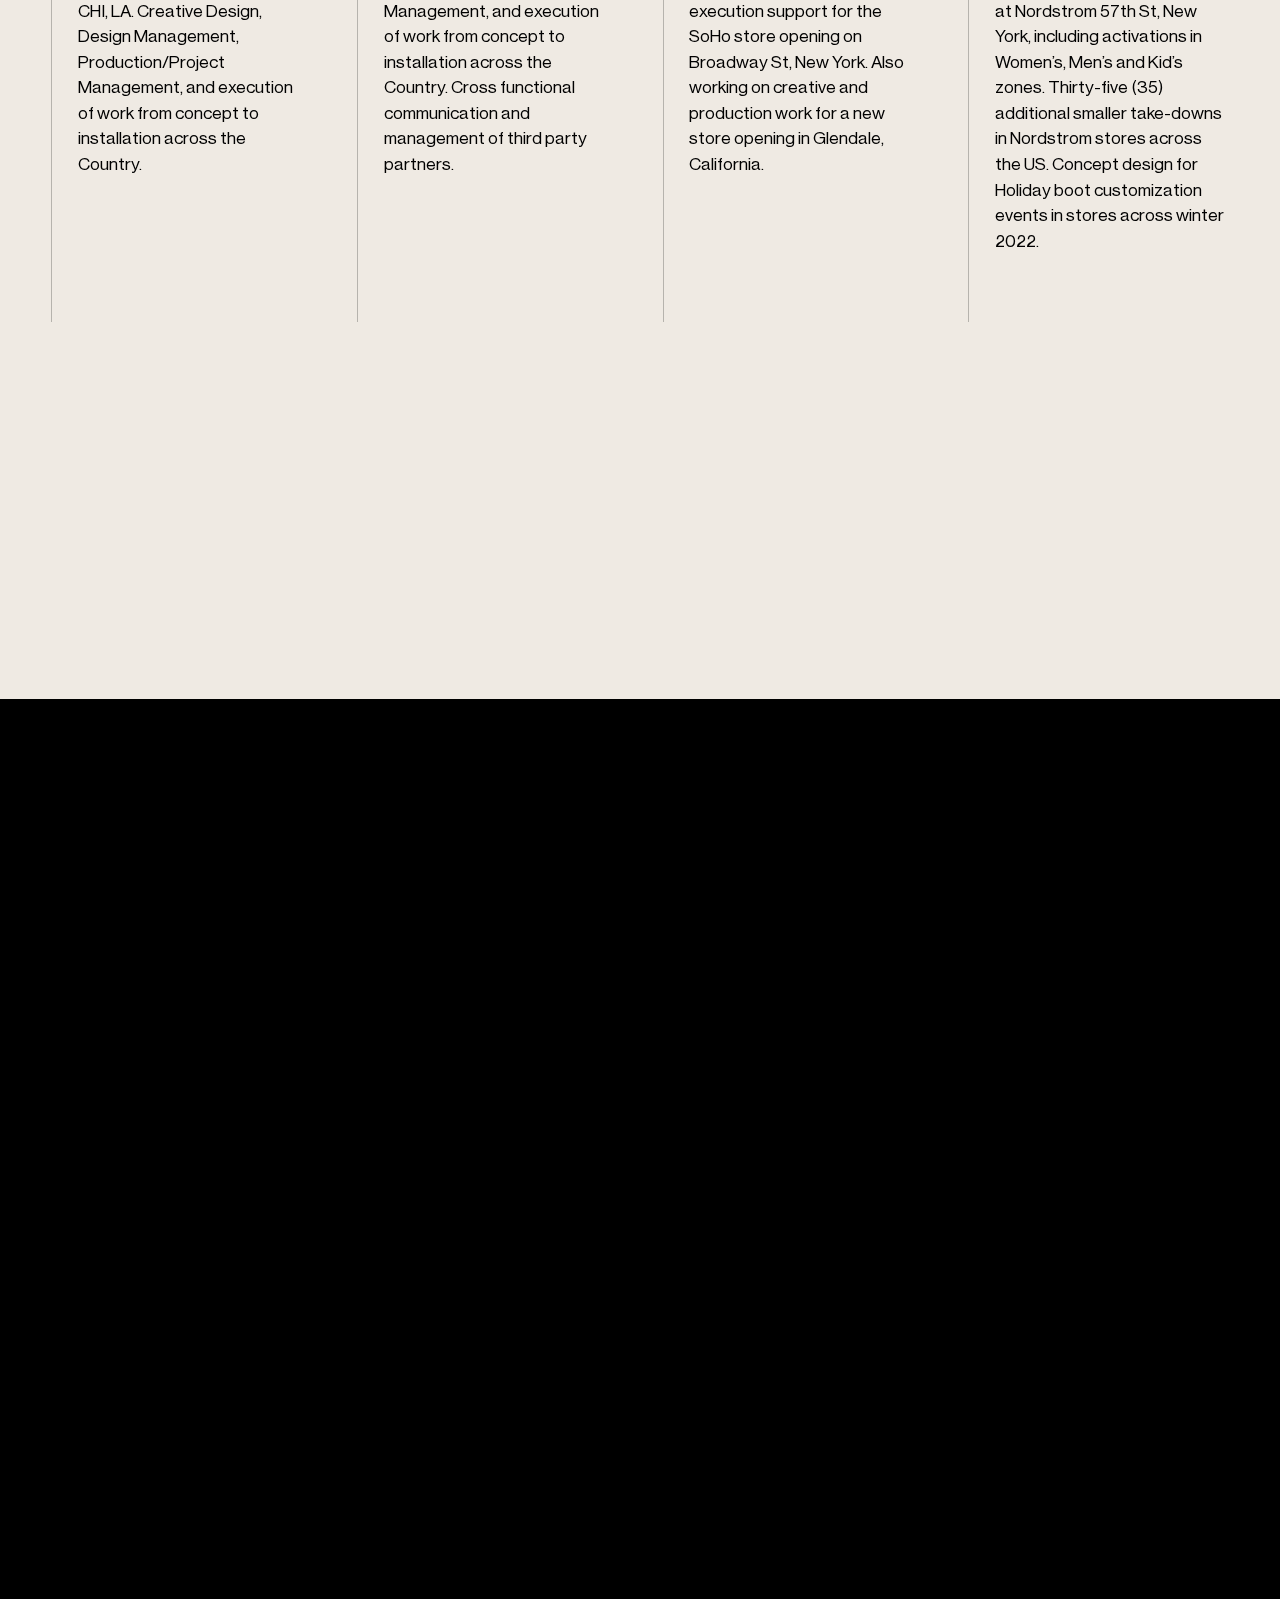
==== commit 82114df6: "Add files via upload" ====
--- a/index.html
+++ b/index.html
@@ -12,7 +12,7 @@
 </head>
 <body>
     <div class="image-container-img">
-        <img src="./images/01image.jpg" alt="">
+        <img src="" alt="">
     </div>
     <div class="image-container-video">
         <video autoplay loop muted src=""></video>
@@ -27,6 +27,7 @@
                         <h4><a href="#">Studio</a></h4>
                         <h4><a href="#">Contact</a></h4>
                     </div>
+                    <h3><i class="fa-solid fa-grip-lines"></i> Menu</h3>
                 </div>
                 <div class="center">
                     <div class="left">
@@ -74,7 +75,7 @@
                     </div>
                 </div>
                 <div class="page2-bottom">
-                    <h1>We are a group of design- <br>driven, goal-focused creators, <br>producers, and designers <br>who believe that the details <br>make all the difference.</h1>
+                    <h1>We are a group of design-driven, goal-focused creators, producers, and designers who believe that the details make all the difference.</h1>
                     <div class="img-div">
                         <img src="./images/image1.JPG" alt="">
                         <p>We love to create, we love to solve, we love to collaborate, and we love to turn amazing ideas into reality. We’re here to partner with you through every step of the process and know that relationships are the most important things we build.</p>
@@ -91,7 +92,7 @@
                 </div>
                 <div class="elem-container">
                     <div class="elem" img="0">  
-                        <!-- <img src="./images/01image.jpg" alt=""> -->
+                        <img src="./images/01image.jpg" alt="">
                         <div class="overlay"></div>
                         <h2>Makers Studio HOI</h2>
                         <div class="right-elem">
@@ -100,7 +101,7 @@
                         </div>
                     </div>
                     <div class="elem" img="1">
-                        <!-- <img src="./images/02image.jpg" alt=""> -->
+                        <img src="./images/02image.jpg" alt="">
                         <div class="overlay"></div>
                         <h2>SOHO NYC</h2>
                         <div class="right-elem">
@@ -109,7 +110,7 @@
                         </div>
                     </div>
                     <div class="elem" img="2">
-                        <!-- <img src="./images/03image.jpg" alt=""> -->
+                        <img src="./images/03image.jpg" alt="">
                         <div class="overlay"></div>
                         <h2>50th Anniversary</h2>
                         <div class="right-elem">
@@ -118,7 +119,7 @@
                         </div>
                     </div>
                     <div class="elem" vid="0">
-                        <!-- <video autoplay loop muted src="./images/04video-container.mp4"></video> -->
+                        <video autoplay loop muted src="./images/04video-container.mp4"></video>
                         <div class="overlay"></div>
                         <h2>Play New Kidvision</h2>
                         <div class="right-elem">
@@ -127,7 +128,7 @@
                         </div>
                     </div>
                     <div class="elem" vid="1">
-                        <!-- <video autoplay loop muted src="./images/05video-container.mp4"></video> -->
+                        <video autoplay loop muted src="./images/05video-container.mp4"></video>
                         <div class="overlay"></div>
                         <h2>SOHO 2023</h2>
                         <div class="right-elem">
@@ -136,7 +137,7 @@
                         </div>
                     </div>
                     <div class="elem" img="3">
-                        <!-- <img src="./images/06image.jpg" alt=""> -->
+                        <img src="./images/06image.jpg" alt="">
                         <div class="overlay"></div>
                         <h2>Air Force 12021</h2>
                         <div class="right-elem">
@@ -145,7 +146,7 @@
                         </div>
                     </div>
                     <div class="elem" vid="2">
-                        <!-- <video src="./images/07video-container.mp4"></video> -->
+                        <video src="./images/07video-container.mp4"></video>
                         <div class="overlay"></div>
                         <h2>NYFW Popup</h2>
                         <div class="right-elem">
@@ -159,19 +160,21 @@
             <div class="page4">
                 <div class="black-box">
                     <div class="left-black-box">
-                        <div class="top-left">
-                            <div class="line">
-                                <div class="line-part">      
+                        <div class="inside-left-black-box">
+                            <div class="top-left">
+                                <div class="line">
+                                    <div class="line-part">      
+                                    </div>
                                 </div>
-                            </div>
-                            <div class="headings">
-                                <h1 head="0" style="color: #EFEAE3;">Design</h1>
-                                <h1 head="1">Project</h1>
-                                <h1 head="2">Execution</h1>
-                            </div>
-                        </div>
-                        <div class="bottom-left">
-                            <p>Our team works with our clients to refine an idea and concept into an executable design. We create a final design that encompasses the brand narrative to bring stories to life and provide end-to-end design solutions from concept, design, and architectural drawings to 3D renderings.</p>
+                                <div class="headings">
+                                    <h1 head="0" style="color: #EFEAE3;">Design</h1>
+                                    <h1 head="1">Project</h1>
+                                    <h1 head="2">Execution</h1>
+                                </div>
+                            </div>
+                            <div class="bottom-left">
+                                <p>Our team works with our clients to refine an idea and concept into an executable design. We create a final design that encompasses the brand narrative to bring stories to life and provide end-to-end design solutions from concept, design, and architectural drawings to 3D renderings.</p>
+                            </div>
                         </div>
                     </div>
                     <div class="right-black-box">
@@ -232,6 +235,11 @@
                         </div>
                     </div>
                     
+                </div>
+            </div>
+            <div class="full-src">
+                <div class="full-div1">
+
                 </div>
             </div>
         </div>
--- a/style.css
+++ b/style.css
@@ -89,6 +89,36 @@
 .nav-part2 h4:hover a{
     color: white;
 }
+.nav h3{
+    color: #000000bb;
+    z-index: 999;
+    padding: 2vw 4vw;
+    border: 1px solid #0000003c;
+    border-radius: 50px;
+    font-size: 1rem;
+    word-spacing: 1vw;
+    font-weight: 200;
+    color: #000000bb;
+    display: none;
+}
+.full-src {
+    height: 100vh;
+    width: 100%;
+    background-color: #00000070;
+    position: fixed;
+    z-index: 99;
+    top: -110%;
+    transition: all ease 0.5s;
+}
+
+.full-div1 {
+    height: 60%;
+    width: 100%;
+    background-color: #EFEAE3;
+    border-bottom-left-radius: 20px;
+    border-bottom-right-radius: 20px;
+
+}
 
 /* hero-section */
 .center{
@@ -106,8 +136,8 @@
     line-height: 2vw;
 }
 .center h1{
-    font-size: 10.5vw;
-    line-height: 8.5vw;
+    font-size: 11.5vw;
+    line-height: 9.5vw;
     text-align: right;
     padding-right: 1vw;
 }
@@ -119,6 +149,7 @@
     border-radius: 25px;
     margin-top: 4vw;
     position: relative;
+    object-fit: cover;
 }
 
 /* video backgound animation */
@@ -242,9 +273,9 @@
     z-index: 9;
 }
 .page2-bottom h1{
-    font-size: 4vw;
-    width: 60%;
-    line-height: 4vw;
+    font-size: 4.5vw;
+    width: 65%;
+    line-height: 4.5vw;
 }
 .img-div{
     width: 21%;
@@ -293,19 +324,18 @@
 .page3-heading{
     height: 150px;
     width: 100%;
+    position: relative;
     display: flex;
     align-items: center;
     padding: 0 2vw;
+    font-weight: 200;
 }
 .point-circle{
-    height: 0.5vw;
-    width: 0.5vw;
+    height: 1vw;
+    width: 1vw;
     border-radius: 50%;
     background-color: #fe420a;
-    margin-right: 0.5vw;
-}
-.page3-heading{
-    font-weight: 200;
+    margin-right: 1vw;
 }
 
 /* image appearing on hover */
@@ -351,7 +381,22 @@
 .elem:hover .overlay{
     top: 0;
 }
-
+.elem img{
+    opacity: 0;
+    height: 80%;
+    width: 100%;
+    position: absolute;
+    border-radius: 10px;
+    object-fit: cover;
+}
+.elem video{
+    opacity: 0;
+    height: 80%;
+    width: 100%;
+    position:absolute;
+    border-radius: 10px;
+    object-fit: cover;
+}
 .image-container-img{
     height: 30vw;
     width: 25vw;
@@ -396,7 +441,7 @@
 
 .page3 button{
     height: 3vw;
-    width: 12vw;
+    width: 11vw;
     padding: 1vw;
     margin-left: 2vw;
     margin-top: 4vw;
@@ -458,6 +503,9 @@
     align-items: center;
     justify-content: center;
 }
+.inside-left-black-box{
+    width: 90%;
+}
 .top-left{
     color: #8a7e6e;
     display: flex;
@@ -476,16 +524,17 @@
 }
 .bottom-left{
     height: 15vw;
-    width: 32vw;
-    font-size: 1.1rem;
-    font-weight: 200;
-    line-height: 1.5vw;
+    width: 100%;
+    font-size: 1rem;
+    font-weight: 200;
+    line-height: 2vw;
+    text-align: left;
     color: #EFEAE3;
-    padding: 3vw 3vw 0 5vw;
+    padding: 3vw 0;
 }
 .headings{
     line-height: 5vw;
-    font-size: 2.2rem;
+    font-size: 1.8rem;
     font-weight: 600;
     cursor: pointer;
 }
@@ -507,9 +556,10 @@
 
 /* swiper */
 .swiper-box{
-    height: 90vh;
+    height: 110vh;
     width: 100%;
     margin-top: 8vw;
+    padding-left: 2vw;
 }
 .swiper-container{
     height: 60vh;
@@ -521,12 +571,13 @@
 }
 
 .swiper-slide{
-    height: 55vh;
-    width: 20vw;
+    min-height: 40vh;
+    width: 30vw;
+    overflow-x: hidden;
     font-size: 1.1rem;
     font-weight: 200;
-    line-height: 1.5vw;
-    margin: 3vw;
+    line-height: 2vw;
+    margin: 3vw 0;
     padding: 2vw;
     border-left: 1px solid #0000003c;
 }
@@ -580,6 +631,7 @@
     width: 120%;
     top: -10vw;
     left: 0;
+    overflow-x: hidden;
     position: absolute;
     background-color: #fe420a;
     filter:blur(50px);
@@ -668,9 +720,12 @@
 }
 .email-content input::placeholder{
     font-size: 1rem;
+    font-weight: 200;
+    color: #a69a9ad2;
 }
 .arrow{
     font-size: 2rem;
+    color: #a69a9ad2;
 }
 .footer-middle{
     height: 45%;
@@ -747,29 +802,463 @@
 }
 
 
-
-
-
-
-
-
-
-
-
-
-
-
-
-
-
-
-
-
-
-
-
-
-
-
-
-
+@media (max-width:1150px) {
+    .center{
+        height: 75vh;
+        padding: 4vw 0;
+    }
+    .center h1{
+        font-size: 13vw;
+        line-height: 11vw;
+    }
+    .hero-shape{
+        top: 80vh;
+    }
+    .point-circle{
+        height: 1vw;
+        width: 1vw;
+        border-radius: 50%;
+        background-color: #fe420a;
+        margin-right: 1vw;
+    }
+    .page3 button{
+        height: 4vw;
+        width: 15vw;
+    }
+}
+
+
+
+@media (max-width:950px) {
+    .page1{
+        padding: 0 3vw;
+    }
+    .nav{
+        padding: 3vw 0;
+    }
+    .nav-part2 h4{
+        padding: 12px 27px;
+    }
+    .center{
+        height: 55vh;
+        padding: 4vw 0;
+    }
+
+    .hero-shape{
+        top: 60vh;
+    }
+    .left h3{
+        width: 28vw;
+        font-size: 2vw;
+
+    }
+    .page1 video{
+        margin-top: 6vw;
+        border-radius: 20px;
+    }
+    .hero-1{
+        filter: blur(10px);
+    }
+    .hero-2{
+        filter: blur(10px);
+        animation-duration: 3s;
+    }
+    .hero-3{
+        filter: blur(10px);
+        animation-duration: 3s;
+    }
+
+    /* page2 */
+    .page2{
+        padding: 8vw 0;
+    }
+    .page2-bottom{
+        height: 60vh;
+        padding: 6vw;
+    }
+    .page2-bottom h1{
+        font-size: 4.8vw;
+        width: 65%;
+    }
+    .img-div{
+        width: 28%;
+        margin-top: 25vw;
+    }
+    .page2 .back-circle{
+        height: 45vw;
+        width: 45vw;
+        /* top: 60%; */
+        left: 15%;
+        filter: blur(25px);
+    }
+    .page3-heading{
+        height: 80px;
+        font-size: 0.8rem;
+        align-items: start;
+        margin-top: 8vw;
+    }
+    .point-circle{
+        height: 1.1vw;
+        width: 1.1vw;
+        margin-top: 0.3vw;
+    }
+    .elem-container{
+        display: flex;
+        flex-wrap: wrap;
+        padding-left: 2.6%;
+    }
+    .elem{
+        height: 90vh;
+        width: 47%;
+        margin: 2.5% 2.5% 2.5% 0;
+        padding: 0;
+        border: none;
+        display: flex;
+        flex-direction: column;
+        align-items: start;
+        justify-content: start;
+    }
+    .elem .overlay{
+        display: none;
+    }
+    .elem img{
+        opacity: 1;
+        position: relative;   
+    }
+    .elem video{
+        opacity: 1; 
+        position: relative;  
+    }
+    .elem h2{
+        font-size: 3.5vw;
+        margin: 1vw 0;
+    }
+    .right-elem h4{
+        font-size: 1.8vw;
+        text-align: left;
+    }
+    .right-elem p{
+        font-size: 1.8vw;
+        text-align: left;
+    }
+
+    .image-container-img,
+    .image-container-video{
+        opacity: 0;
+    }
+    .image-container-img img{
+        opacity: 0;
+    }
+    .image-container-video video{
+        opacity: 0;
+    }
+    .page3 button{
+        height: 6vw;
+        width: 19vw;
+    }
+    .page4{
+        padding: 8vw 2vw;
+    }
+    
+    .swiper-box{
+        height: 70vh;
+        margin-top: 10vw;
+    }
+    .swiper-slide{
+        height: 35vh;
+        width: 35vw;
+        font-size: 0.8rem;
+        line-height: 2vw;
+        padding: 1.5vw;
+    }
+}
+
+@media (max-width:850px) {
+    .elem{
+        height: 85vh;
+    }
+    .black-box{
+        height: 150vh;
+        border-radius: 20px;
+        flex-direction: column;
+    }
+    .left-black-box{
+        height: 40%;
+        width: 100%;
+        display: flex;
+        flex-direction: column;
+        align-items: center;
+        justify-content: center;
+    }
+    .inside-left-black-box{
+        width: 60%;
+        display: flex;
+        flex-direction: column;
+        align-items: start;
+    }
+    .line{
+        height: 18vh;
+        width: 0.25vw;
+    }
+    .headings{
+        line-height: 6vh;
+        font-size: 1.5rem;
+        font-weight: 600;
+    }
+    .bottom-left{
+        width: 80%;
+        font-size: 0.8rem;
+        line-height: 2vh;
+    }
+    .right-black-box{
+        width: 100%;
+        height: 60%;
+    }
+    .swiper-slide{
+        width: 50vh;
+        line-height: 2vh;
+    }
+}
+
+@media (max-width:750px) {
+    .center{
+        height: 50vh;
+        padding: 4vw 0;
+    }
+    .center h1{
+        font-size: 14vw;
+        line-height: 12vw;
+    }
+    .hero-shape{
+        top: 55vh;
+    }
+    .elem{
+        height: 70vh;
+    }
+    .point-circle{
+        height: 1.1vw;
+        width: 1.1vw;
+        margin-top: 0.5vw;
+    }
+    .page3 button{
+        height: 6vh;
+        width: 19vh;
+    }
+    
+}
+
+@media (max-width:600px) {
+    .nav img {
+        transition: all ease 0.2s;
+        height: 9vh;
+        width: 25vw;
+    }
+
+    .nav-part2 {
+        display: none;
+    }
+
+    .nav h3 {
+        display: block;
+    }
+    .center{
+        height: 70vh;
+        flex-direction: column-reverse;
+    }
+    .left{
+        align-self: start;
+    }
+    .left h3{
+        width: 90%;
+        font-size: 3vh;
+        line-height: 3vh;
+        padding-bottom: 8vw;
+        
+    }
+    .center h1{
+        font-size: 22vw;
+        line-height: 18vw;
+        padding-top: 7vw;
+    }
+    .page1 video{
+        height: 70vh;
+    }
+    .hero-shape{
+        top: 75vh;
+    }
+    .page2-bottom{
+        height: 90vh;
+        flex-direction: column;
+        justify-content: start;
+    }
+    .page2-bottom h1{
+        font-size: 4vh;
+        width: 100%;
+        line-height: 4vh;
+        padding-top: 5vh;
+    }
+    .img-div{
+        align-self: flex-start;
+        width: 65%;
+        margin-top: 10vh;
+    }
+    .page2 .back-circle{
+        height: 50vw;
+        width: 50vw;
+        top: 32%;
+        /* right: 0%; */
+        left: 40%;
+    }
+    .page3-heading{
+        height: 50px;
+    }
+    .point-circle{
+        height: 1.5vw;
+        width: 1.5vw;
+        margin-top: 0.5vw;
+    }
+    .elem{
+        height: 70vh;
+        width: 100%;
+    }
+    .elem h2{
+        font-size: 4vh;
+    }
+    .right-elem h4{
+        font-size: 1.8vh;
+    }
+    .right-elem p{
+        font-size: 1.8vh;
+    }
+    .inside-left-black-box{
+        width: 80%;
+    }
+    .bottom-left{
+        width: 80%;
+    }
+}
+
+
+@media (max-width:400px) {
+    .left h3{
+        padding-bottom: 10vh;
+    }
+    .black-box{
+        height: 120vh;
+    }
+    .inside-left-black-box{
+        width: 90%;
+    }
+    .bottom-left{
+        width: 90%;
+    }
+}
+
+
+
+
+
+
+
+
+
+
+
+
+
+
+
+
+
+
+
+
+
+
+
+
+
+
+
+
+
+
+
+
+
+
+
+
+
+
+
+
+
+
+
+
+
+
+
+
+
+
+
+
+
+
+
+
+
+
+
+
+
+
+
+
+
+
+
+
+
+
+
+
+
+
+
+
+
+
+
+
+
+
+
+
+
+
+
+
+
+
+
+
+
+
+
+
+
+
+
+
+
+
+
+
+
+
+
+
+
